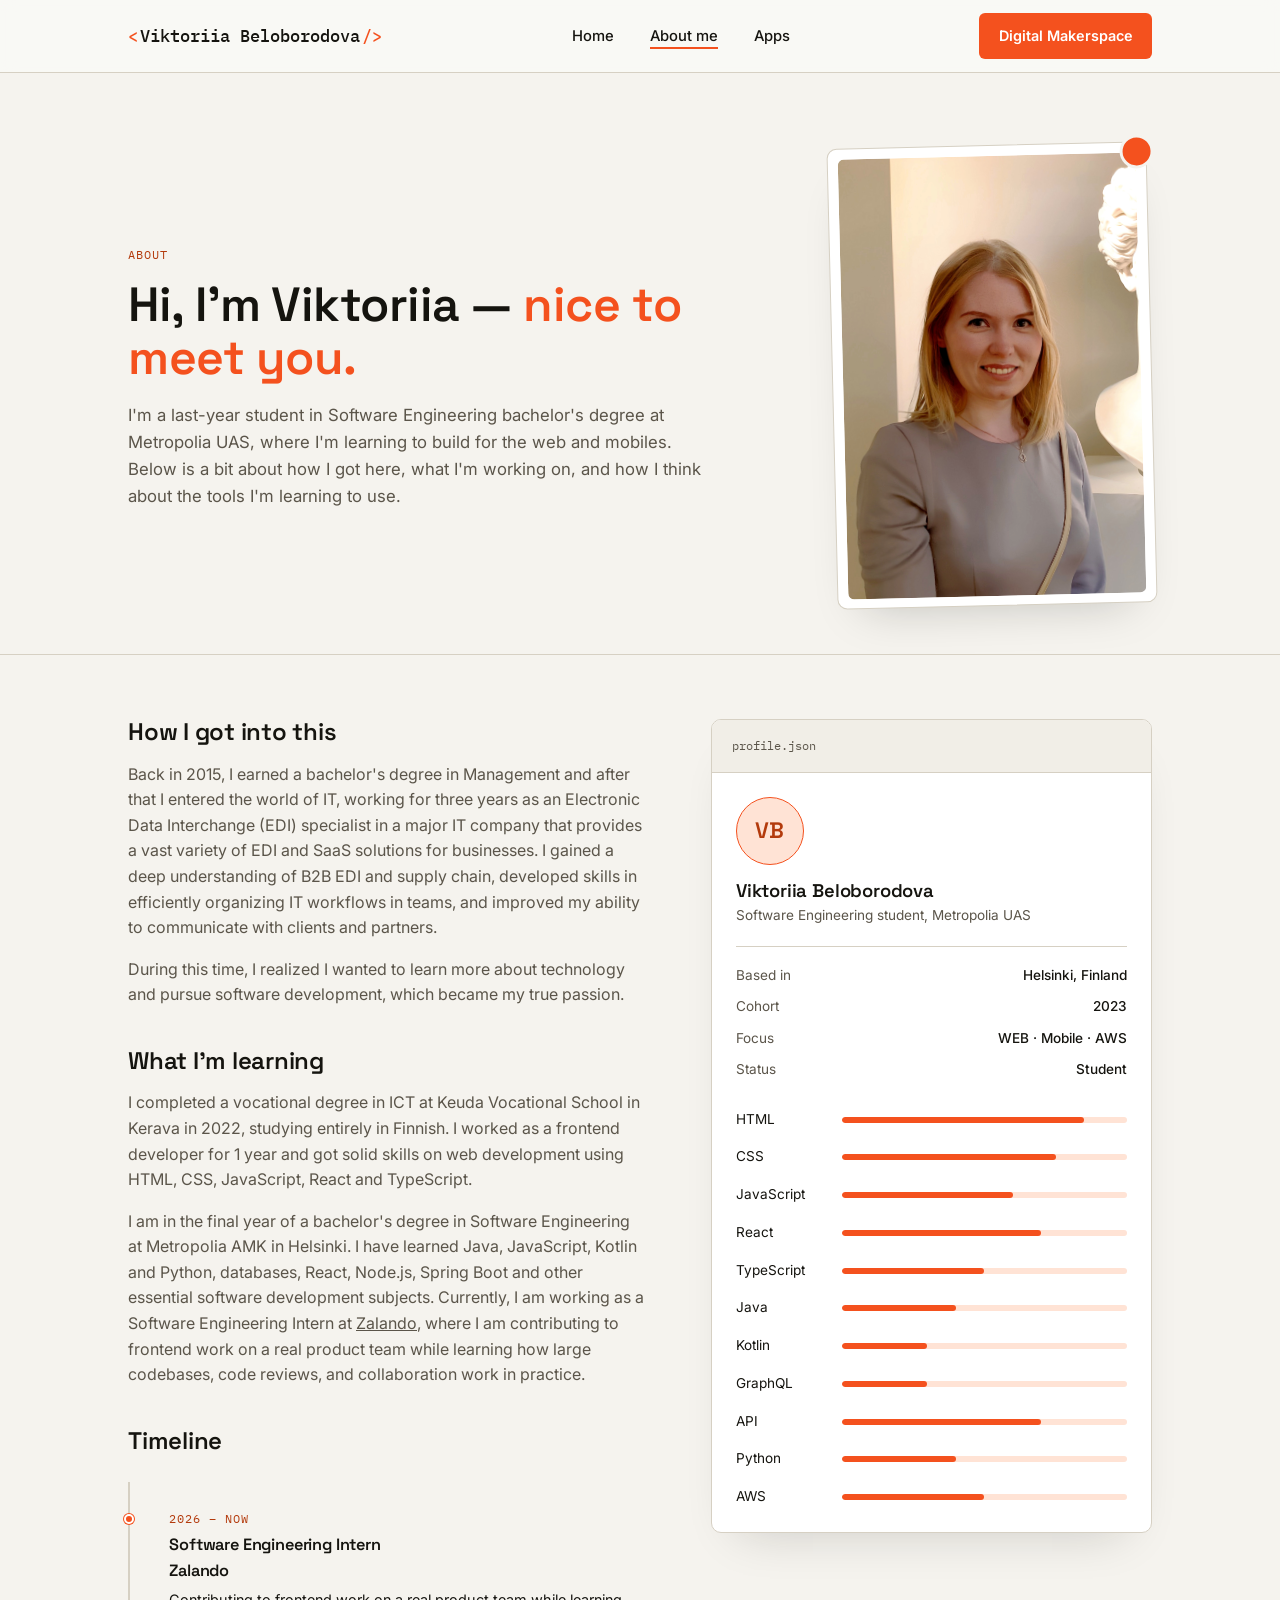
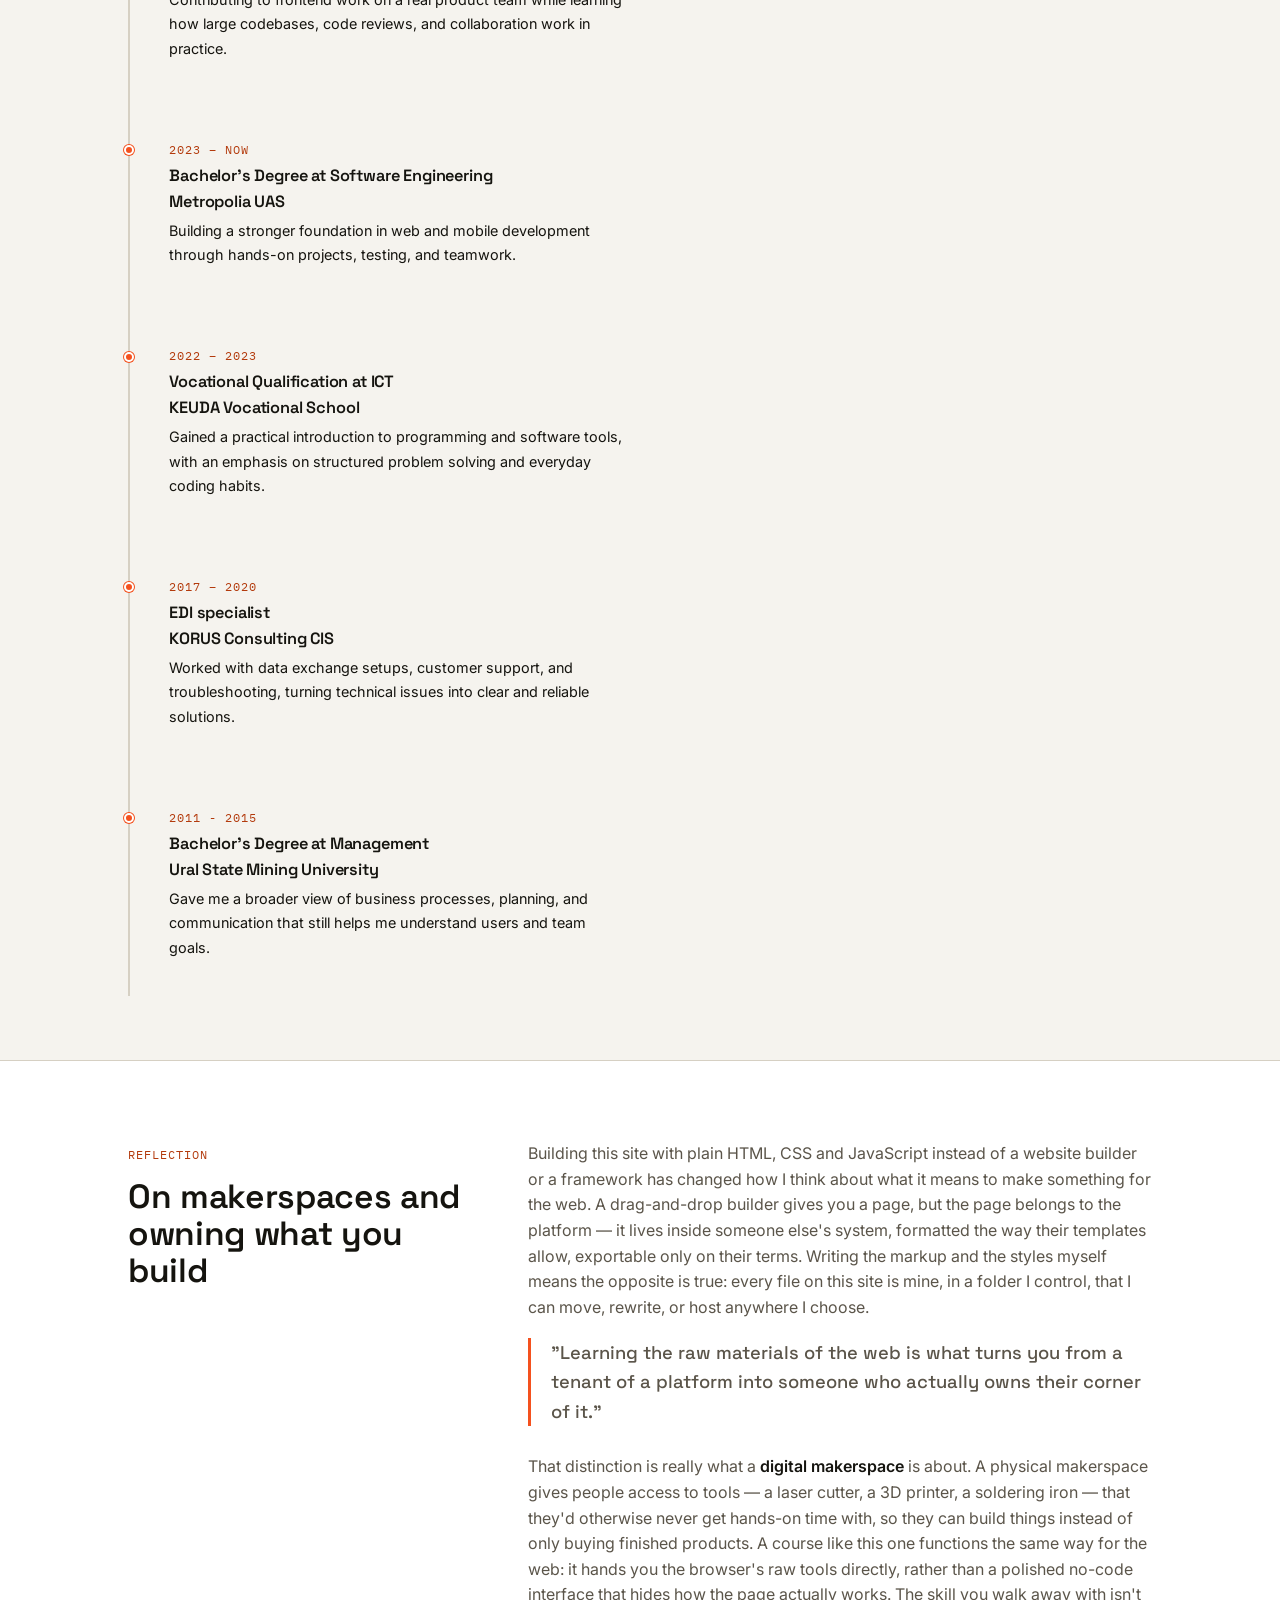
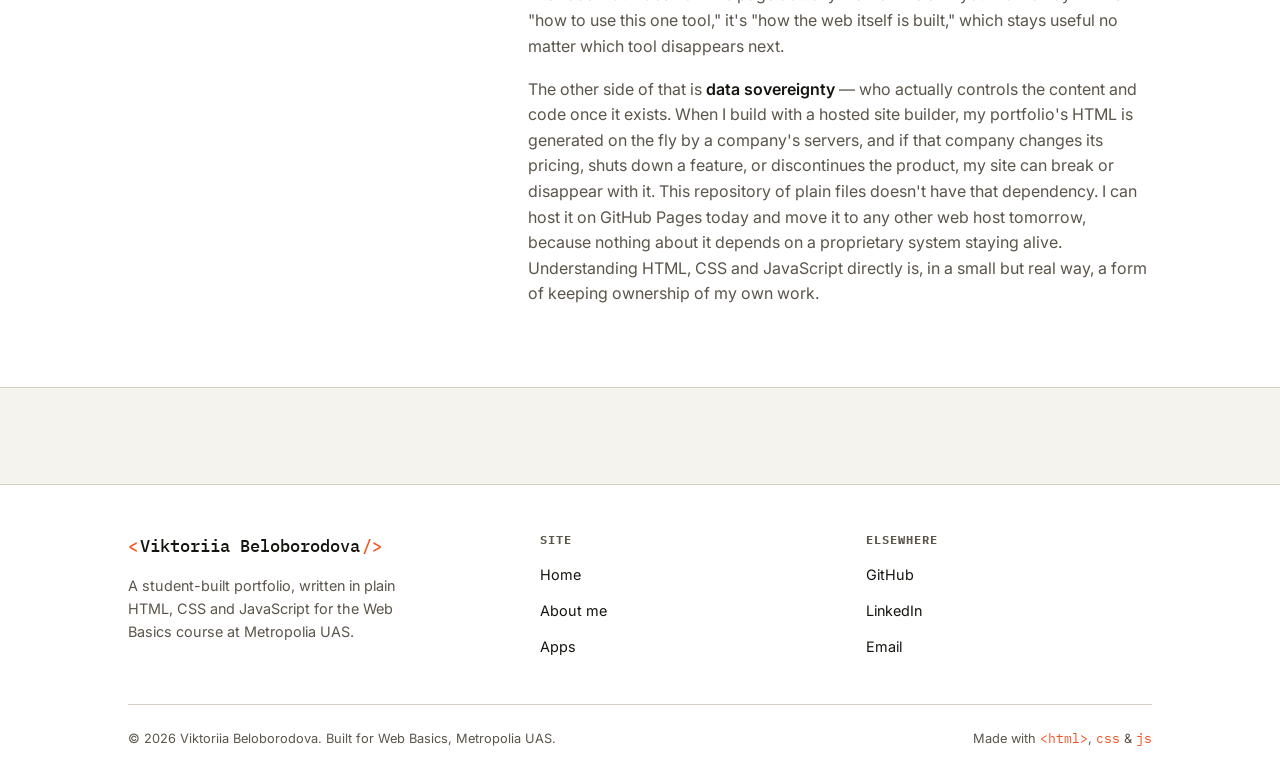
==== about.html @ 2a0fce4f "Add initial portfolio website structure and functionality" ====
<!DOCTYPE html>
<html lang="en">
<head>
  <meta charset="UTF-8" />
  <meta name="viewport" content="width=device-width, initial-scale=1.0" />
  <title>About — Viktoriia Beloborodova</title>
  <meta name="description" content="About Viktoriia Beloborodova, a Web Basics student at Metropolia UAS, plus a reflection on digital makerspaces and data sovereignty." />

  <link rel="preconnect" href="https://fonts.googleapis.com">
  <link rel="preconnect" href="https://fonts.gstatic.com" crossorigin>
  <link href="https://fonts.googleapis.com/css2?family=Space+Grotesk:wght@500;600;700&family=Inter:wght@400;500;600&family=IBM+Plex+Mono:wght@400;500&display=swap" rel="stylesheet">
  <link rel="icon" href="assets/favicon.svg" type="image/svg+xml">
  
  <link rel="stylesheet" href="css/reset.css" />
  <link rel="stylesheet" href="css/styles.css" />
  <link rel="stylesheet" href="css/about.css" />
</head>
<body>
  <!-- === HEADER === -->
  <header class="site-header">
    <div class="wrap">
      <a href="index.html" class="logo" aria-label="Viktoriia Beloborodova, home">
        <span class="tag">&lt;</span>Viktoriia Beloborodova<span class="tag">/&gt;</span>
      </a>

      <nav class="main-nav" id="main-nav">
        <ul>
          <li><a href="index.html" class="main-nav-link">Home</a></li>
          <li><a href="about.html" class="main-nav-link" aria-current="page">About me</a></li>
          <li><a href="apps.html" class="main-nav-link">Apps</a></li>
        </ul>
        <div class="header-actions">
          <a href="https://ccmjs.github.io/digital-makerspace/?view=home&lang=en" class="btn btn-primary" target="_blank" rel="noopener noreferrer">Digital Makerspace</a>
        </div>
      </nav>
      
      <button class="nav-toggle" id="nav-toggle" aria-expanded="false" aria-controls="main-nav" aria-label="Toggle navigation menu">
        <span></span>
      </button>
    </div>
  </header>
  
  <main>
    <!-- === PAGE HERO === -->
    <section class="page-hero">
      <div class="wrap page-hero-grid">
        <div class="page-hero-copy">
          <span class="eyebrow">About</span>
          <h1>Hi, I'm Viktoriia — <span class="accent">nice to meet you.</span></h1>
          <p>
            I'm a last-year student in Software Engineering bachelor's degree at Metropolia UAS,
            where I'm learning to build for the web and mobiles. Below is a bit about how I got here, 
            what I'm working on, and how I think about the tools I'm learning to use.
          </p>
        </div>

        <div class="hero-photo-frame">
          <img src="../../assets/profile.jpg" alt="Portrait of Viktoriia Beloborodova" width="360" height="440" />
        </div>
      </div>
    </section>

    <!-- === BIO + PROFILE CARD === -->
    <section class="about-grid">
      <div class="wrap">
        <div class="about-copy">
          <h2>How I got into this</h2>
          <p>
            Back in 2015, I earned a bachelor's degree in Management and after that I entered the world of IT, working for three years as an Electronic Data Interchange (EDI) specialist in a major IT company that provides a vast variety of EDI and SaaS solutions for businesses. I gained a deep understanding of B2B EDI and supply chain, developed skills in efficiently organizing IT workflows in teams, and improved my ability to communicate with clients and partners.
          </p>
          <p>
            During this time, I realized I wanted to learn more about technology and pursue software development, which became my true passion.
          </p>

          <h2>What I'm learning</h2>
          <p>I completed a vocational degree in ICT at Keuda Vocational School in Kerava in 2022, studying entirely in Finnish. I worked as a frontend developer for 1 year and got solid skills on web development using HTML, CSS, JavaScript, React and TypeScript.</p>
          <p>
            I am in the final year of a bachelor's degree in Software Engineering at Metropolia AMK in Helsinki. I have learned Java, JavaScript, Kotlin and Python, databases, React, Node.js, Spring Boot and other essential software development subjects.
            Currently, I am working as a Software Engineering Intern at <a href="https://www.zalando.fi/" target="_blank" rel="noopener noreferrer">Zalando</a>, where I am contributing to frontend work on a real product team while learning how large codebases, code reviews, and collaboration work in practice.
          </p>

          <h2>Timeline</h2>
          <div class="timeline">
            <div class="timeline-item">
              <span class="eyebrow">2026 – Now</span>
              <h4>Software Engineering Intern</h4>
              <h4>Zalando</h4>
              <p>Contributing to frontend work on a real product team while learning how large codebases, code reviews, and collaboration work in practice.</p>
            </div>
            <div class="timeline-item">
              <span class="eyebrow">2023 – Now</span>
              <h4>Bachelor's Degree at Software Engineering</h4>
              <h4>Metropolia UAS</h4>
              <p>Building a stronger foundation in web and mobile development through hands-on projects, testing, and teamwork.</p>
            </div>
            <div class="timeline-item">
              <span class="eyebrow">2022 – 2023</span>
              <h4>Vocational Qualification at ICT</h4>
              <h4>KEUDA Vocational School</h4>
              <p>Gained a practical introduction to programming and software tools, with an emphasis on structured problem solving and everyday coding habits.</p>
            </div>
            <div class="timeline-item">
              <span class="eyebrow">2017 – 2020</span>
              <h4>EDI specialist</h4>
              <h4>KORUS Consulting CIS</h4>
              <p>Worked with data exchange setups, customer support, and troubleshooting, turning technical issues into clear and reliable solutions.</p>
            </div>
            <div class="timeline-item">
              <span class="eyebrow">2011 - 2015</span>
              <h4>Bachelor's Degree at Management</h4>
              <h4>Ural State Mining University</h4>
              <p>Gave me a broader view of business processes, planning, and communication that still helps me understand users and team goals.</p>
            </div>
          </div>
        </div>

        <aside class="profile-card">
          <div class="profile-card-head">profile.json</div>
          <div class="profile-card-body">
            <div class="profile-avatar">VB</div>
            <h3>Viktoriia Beloborodova</h3>
            <p class="profile-role">Software Engineering student, Metropolia UAS</p>

            <ul class="profile-facts">
              <li><span>Based in</span><span>Helsinki, Finland</span></li>
              <li><span>Cohort</span><span>2023</span></li>
              <li><span>Focus</span><span>WEB · Mobile · AWS</span></li>
              <li><span>Status</span><span>Student</span></li>
            </ul>

            <div class="skills">
              <div class="skill-row">
                <span>HTML</span>
                <div class="skill-track"><div class="skill-fill" style="width: 85%;"></div></div>
              </div>
              <div class="skill-row">
                <span>CSS</span>
                <div class="skill-track"><div class="skill-fill" style="width: 75%;"></div></div>
              </div>
              <div class="skill-row">
                <span>JavaScript</span>
                <div class="skill-track"><div class="skill-fill" style="width: 60%;"></div></div>
              </div>
              <div class="skill-row">
                <span>React</span>
                <div class="skill-track"><div class="skill-fill" style="width: 70%;"></div></div>
              </div>
              <div class="skill-row">
                <span>TypeScript</span>
                <div class="skill-track"><div class="skill-fill" style="width: 50%;"></div></div>
              </div>
              <div class="skill-row">
                <span>Java</span>
                <div class="skill-track"><div class="skill-fill" style="width: 40%;"></div></div>
              </div>
              <div class="skill-row">
                <span>Kotlin</span>
                <div class="skill-track"><div class="skill-fill" style="width: 30%;"></div></div>
              </div>
              <div class="skill-row">
                <span>GraphQL</span>
                <div class="skill-track"><div class="skill-fill" style="width: 30%;"></div></div>
              </div>
              <div class="skill-row">
                <span>API</span>
                <div class="skill-track"><div class="skill-fill" style="width: 70%;"></div></div>
              </div>
              <div class="skill-row">
                <span>Python</span>
                <div class="skill-track"><div class="skill-fill" style="width: 40%;"></div></div>
              </div>
              <div class="skill-row">
                <span>AWS</span>
                <div class="skill-track"><div class="skill-fill" style="width: 50%;"></div></div>
              </div>
            </div>
          </div>
        </aside>
      </div>
    </section>

    <!-- === REFLECTION === -->
    <section class="reflection">
      <div class="wrap">
        <div class="reflection-heading">
          <span class="eyebrow">Reflection</span>
          <h2>On makerspaces and owning what you build</h2>
        </div>

        <div class="reflection-body">
          <p>
            Building this site with plain HTML, CSS and JavaScript instead of
            a website builder or a framework has changed how I think about
            what it means to make something for the web. A drag-and-drop
            builder gives you a page, but the page belongs to the platform —
            it lives inside someone else's system, formatted the way their
            templates allow, exportable only on their terms. Writing the
            markup and the styles myself means the opposite is true: every
            file on this site is mine, in a folder I control, that I can move,
            rewrite, or host anywhere I choose.
          </p>

          <p class="pull-quote">
            "Learning the raw materials of the web is what turns you from a
            tenant of a platform into someone who actually owns their corner
            of it."
          </p>

          <p>
            That distinction is really what a <strong>digital makerspace</strong>
            is about. A physical makerspace gives people access to tools —
            a laser cutter, a 3D printer, a soldering iron — that they'd
            otherwise never get hands-on time with, so they can build things
            instead of only buying finished products. A course like this one
            functions the same way for the web: it hands you the browser's
            raw tools directly, rather than a polished no-code interface that
            hides how the page actually works. The skill you walk away with
            isn't "how to use this one tool," it's "how the web itself is
            built," which stays useful no matter which tool disappears next.
          </p>

          <p>
            The other side of that is <strong>data sovereignty</strong> —
            who actually controls the content and code once it exists. When
            I build with a hosted site builder, my portfolio's HTML is
            generated on the fly by a company's servers, and if that company
            changes its pricing, shuts down a feature, or discontinues the
            product, my site can break or disappear with it. This repository
            of plain files doesn't have that dependency. I can host it on
            GitHub Pages today and move it to any other web host tomorrow,
            because nothing about it depends on a proprietary system staying
            alive. Understanding HTML, CSS and JavaScript directly is, in a
            small but real way, a form of keeping ownership of my own work.
          </p>
        </div>
      </div>
    </section>
  </main>

  <!-- === FOOTER === -->
  <footer class="site-footer">
    <div class="wrap">
      <div class="footer-grid">
        <div class="footer-brand">
          <a href="../home/index.html" class="logo">
            <span class="tag">&lt;</span>Viktoriia Beloborodova<span class="tag">/&gt;</span>
          </a>
          <p>A student-built portfolio, written in plain HTML, CSS and JavaScript for the Web Basics course at Metropolia UAS.</p>
        </div>

        <div class="footer-col">
          <h4>Site</h4>
          <ul>
            <li><a href="index.html">Home</a></li>
            <li><a href="about.html">About me</a></li>
            <li><a href="apps.html">Apps</a></li>
          </ul>
        </div>

        <div class="footer-col">
          <h4>Elsewhere</h4>
          <ul>
            <li><a href="https://github.com/" target="_blank" rel="noopener">GitHub</a></li>
            <li><a href="https://linkedin.com/" target="_blank" rel="noopener">LinkedIn</a></li>
            <li><a href="mailto:viktoriia.beloborodova@example.com">Email</a></li>
          </ul>
        </div>
      </div>

      <div class="footer-bottom">
        <span>© <span id="year"></span> Viktoriia Beloborodova. Built for Web Basics, Metropolia UAS.</span>
        <span class="made-with">Made with <span class="tag">&lt;html&gt;</span>, <span class="tag">css</span> &amp; <span class="tag">js</span></span>
      </div>
    </div>
  </footer>

  <script src="js/script.js"></script>
</body>
</html>
---- css/styles.css ----
/* ============================================================
  DESIGN TOKENS
  ============================================================ */
:root {
  /* Color */
  --color-bg: #f5f3ee;
  --color-bg-alt: #ffffff;
  --color-text: #15140f;
  --color-text-muted: #5b554a;
  --color-line: #d6d0c3;
  --color-orange: #f4511e;
  --color-orange-deep: #b33a0c;
  --color-orange-tint: #ffe3d5;

  /* Type */
  --font-display: "Space Grotesk", "Arial Narrow", sans-serif;
  --font-body: "Inter", -apple-system, BlinkMacSystemFont, sans-serif;
  --font-mono: "IBM Plex Mono", "Courier New", monospace;

  /* Layout */
  --max-width: 1120px;
  --max-width-hero: 1300px;
  --gutter: 3rem;
  --radius: 6px;
}

/* ============================================================
   HEADER
   ============================================================ */
.site-header {
  position: sticky;
  top: 0;
  z-index: 100;
  background: rgba(250, 249, 246, 0.85);
  backdrop-filter: blur(8px);
  border-bottom: 1px solid var(--color-line);
}

.site-header .wrap {
  display: flex;
  align-items: center;
  justify-content: space-between;
  height: 72px;
}

.logo {
  font-family: var(--font-mono);
  font-size: 1.05rem;
  font-weight: 500;
  text-decoration: none;
  color: var(--color-text);
  display: inline-flex;
  align-items: baseline;
  gap: 2px;
  z-index: 101;
}

.logo .tag {
  color: var(--color-orange);
}

.nav-toggle {
  display: none;
  background: none;
  border: 1px solid var(--color-line);
  border-radius: var(--radius);
  width: 40px;
  height: 40px;
  cursor: pointer;
  align-items: center;
  justify-content: center;
}

.nav-toggle span,
.nav-toggle span::before,
.nav-toggle span::after {
  content: "";
  display: block;
  width: 18px;
  height: 2px;
  background: var(--color-text);
  position: relative;
  transition: transform 0.2s ease, opacity 0.2s ease;
}

.nav-toggle span::before {
  position: absolute;
  top: -6px;
}

.nav-toggle span::after {
  position: absolute;
  top: 6px;
}

.main-nav {
  display: contents;
}

.main-nav ul {
  display: flex;
  gap: 2.25rem;
}

.main-nav-link {
  text-decoration: none;
  font-size: 0.925rem;
  font-weight: 500;
  color: var(--color-text);
  position: relative;
  padding-bottom: 4px;
}

.main-nav-link::after {
  content: "";
  position: absolute;
  left: 0;
  bottom: 0;
  width: 0;
  height: 2px;
  background: var(--color-orange);
  transition: width 0.2s ease;
}

.main-nav-link:hover::after,
.main-nav-link:focus-visible::after,
.main-nav-link[aria-current="page"]::after {
  width: 100%;
}

.header-actions {
  display: flex;
  align-items: center;
  gap: 1.5rem;
}

.btn {
  display: inline-flex;
  align-items: center;
  gap: 0.5rem;
  font-weight: 600;
  font-size: 0.9rem;
  text-decoration: none;
  padding: 0.65rem 1.15rem !important;
  border-radius: var(--radius);
  border: 1px solid transparent;
  cursor: pointer;
  transition: transform 0.15s ease, background 0.15s ease, border-color 0.15s ease;
}

.btn-primary {
  background: var(--color-orange);
  color: #fff !important;
}

.btn-primary:hover {
  background: var(--color-orange-deep);
  transform: translateY(-1px);
}

.btn-ghost {
  border-color: var(--color-line);
  color: var(--color-text);
  background: transparent;
}

.btn-ghost:hover {
  border-color: var(--color-orange);
  color: var(--color-orange-deep);
}

/* ============================================================
   SCROLL TO TOP
  ============================================================ */
.scroll-top-btn {
  position: fixed;
  right: 1.25rem;
  bottom: 1.25rem;
  width: 48px;
  height: 48px;
  border: 1px solid var(--color-line);
  border-radius: 50%;
  background: var(--color-bg-alt);
  color: var(--color-text);
  box-shadow: 0 14px 30px rgba(21, 20, 15, 0.18);
  display: grid;
  place-items: center;
  cursor: pointer;
  opacity: 0;
  transform: translateY(10px);
  pointer-events: none;
  transition: opacity 0.2s ease, transform 0.2s ease, border-color 0.2s ease, background 0.2s ease;
  z-index: 60;
}

.scroll-top-btn:hover,
.scroll-top-btn:focus-visible {
  border-color: var(--color-orange);
  background: var(--color-orange-tint);
  outline: none;
}

.scroll-top-btn.is-visible {
  opacity: 1;
  transform: translateY(0);
  pointer-events: auto;
}

/* === HERO === */
section {
  padding: 2rem 0;
}
.hero {
  padding: 4rem 0;
  overflow: hidden;
}

.hero .wrap {
  display: grid;
  grid-template-columns: 1.05fr 0.95fr;
  gap: 4rem;
  align-items: center;
  max-width: var(--max-width-hero);
}

.hero-copy .eyebrow {
  margin-bottom: 1rem;
  display: inline-block;
}

.hero-title {
  font-size: 3.6rem;
  font-weight: 600;
}

.hero-title .accent {
  color: var(--color-orange);
}

.hero-lede {
  margin-top: 1.5rem;
  max-width: 46ch;
  font-size: 1.1rem;
  color: var(--color-text-muted);
}

.hero-actions {
  display: flex;
  align-items: center;
  gap: 1.25rem;
  margin-top: 2.25rem;
  flex-wrap: wrap;
}

.hero-actions .link-inline {
  font-size: 0.9rem;
  font-weight: 600;
  text-decoration: underline;
  text-decoration-color: var(--color-line);
  text-underline-offset: 4px;
}

.hero-actions .link-inline:hover {
  text-decoration-color: var(--color-orange);
}

.hero-meta {
  display: flex;
  gap: 2rem;
  margin-top: 3rem;
  padding-top: 1.75rem;
  border-top: 1px solid var(--color-line);
}

.hero-meta div {
  display: flex;
  flex-direction: column;
  gap: 0.2rem;
}

.hero-meta strong {
  font-family: var(--font-display);
  font-size: 1.35rem;
}

.hero-meta span {
  font-size: 0.8rem;
  color: var(--color-text-muted);
}

/* --- Signature element: browser-window console mock --- */
.browser-mock {
  background: var(--color-bg-alt);
  border: 1px solid var(--color-line);
  border-radius: 10px;
  box-shadow: 0 30px 60px -30px rgba(21, 20, 15, 0.25);
  overflow: hidden;
  transform: rotate(1.2deg);
}

.browser-chrome {
  display: flex;
  align-items: center;
  gap: 0.6rem;
  padding: 0.7rem 0.9rem;
  border-bottom: 1px solid var(--color-line);
  background: #f1eee7;
}

.browser-dot {
  width: 10px;
  height: 10px;
  border-radius: 50%;
  border: 1.5px solid var(--color-text);
  background: transparent;
}

.browser-dot.filled {
  background: var(--color-orange);
  border-color: var(--color-orange);
}

.browser-address {
  margin-left: 0.5rem;
  flex: 1;
  font-family: var(--font-mono);
  font-size: 0.75rem;
  color: var(--color-text-muted);
  background: var(--color-bg);
  border: 1px solid var(--color-line);
  border-radius: 20px;
  padding: 0.3rem 0.8rem;
}

.browser-body {
  padding: 1.4rem 1.5rem 1.6rem;
  font-family: var(--font-mono);
  font-size: 0.85rem;
  background: #17160f;
  color: #f1ede2;
  min-height: 260px;
}

.browser-body .line {
  display: block;
  white-space: pre-wrap;
  margin-bottom: 0.35rem;
}

.browser-body .tag {
  color: #ff8a56;
}

.browser-body .attr {
  color: #f2c265;
}

.browser-body .str {
  color: #9fd9a4;
}

.browser-body .comment {
  color: #8b8778;
}

.browser-body .cursor {
  display: inline-block;
  width: 7px;
  height: 1em;
  background: var(--color-orange);
  vertical-align: text-bottom;
  margin-left: 2px;
  animation: blink 1s step-end infinite;
}

@keyframes blink {
  50% {
    opacity: 0;
  }
}

/* ============================================================
   FOOTER
   ============================================================ */
.site-footer {
  border-top: 1px solid var(--color-line);
  margin-top: 6rem;
  padding-block: 3rem 2rem;
  background: var(--color-bg-alt);
}

.footer-grid {
  display: grid;
  grid-template-columns: 1.3fr 1fr 1fr;
  gap: 2.5rem;
}

.footer-brand .logo {
  margin-bottom: 0.9rem;
}

.footer-brand p {
  color: var(--color-text-muted);
  max-width: 32ch;
  font-size: 0.9rem;
}

.footer-col h4 {
  font-family: var(--font-mono);
  font-size: 0.75rem;
  text-transform: uppercase;
  letter-spacing: 0.08em;
  color: var(--color-text-muted);
  margin-bottom: 1rem;
}

.footer-col ul {
  display: flex;
  flex-direction: column;
  gap: 0.65rem;
}

.footer-col a {
  text-decoration: none;
  font-size: 0.9rem;
}

.footer-col a:hover {
  color: var(--color-orange-deep);
}

.footer-bottom {
  margin-top: 2.75rem;
  padding-top: 1.5rem;
  border-top: 1px solid var(--color-line);
  display: flex;
  justify-content: space-between;
  align-items: center;
  flex-wrap: wrap;
  gap: 1rem;
  font-size: 0.8rem;
  color: var(--color-text-muted);
}

.footer-bottom .made-with .tag {
  color: var(--color-orange);
  font-family: var(--font-mono);
}

/* ============================================================
   RESPONSIVE
   ============================================================ */
@media (max-width: 860px) {
  .nav-open {
    overflow: hidden;
  }

  .site-header {
    position: relative;
    z-index: 100;
  }

  .main-nav {
    display: block;
    position: fixed;
    left: auto;
    right: -100%;
    width: 100%;
    top: 72px;
    background: var(--color-bg);
    padding: 2rem var(--gutter);
    transition: right 0.25s ease;
    z-index: 10;
    box-sizing: border-box;
    border-bottom: 2px solid var(--color-orange);
  }

  .main-nav.open {
    transition: right 0.25s ease;
    right: 0;
    z-index: 10;
  }

  .main-nav ul {
    flex-direction: column;
    gap: 1rem;
    margin-bottom: 1.5rem;
  }

  .main-nav a {
    font-size: 1.1rem;
  }

  .nav-toggle {
    display: inline-flex;
    z-index: 101;
  }

  .header-actions .btn-ghost {
    display: none;
  }

  .hero .wrap {
    grid-template-columns: 1fr;
  }

  .browser-mock {
    transform: none;
  }

  .footer-grid {
    grid-template-columns: 1fr;
    gap: 2rem;
  }
}

.nav-open .nav-toggle span {
  background: transparent;
}

.nav-open .nav-toggle span::before {
  transform: rotate(45deg);
  top: 0;
}

.nav-open .nav-toggle span::after {
  transform: rotate(-45deg);
  top: 0;
}

/* ============================================================
   INNER PAGE HERO (About / Apps)
   ============================================================ */
.page-hero {
  padding-block: 4.5rem 3rem;
  border-bottom: 1px solid var(--color-line);
}

.page-hero .eyebrow {
  margin-bottom: 0.9rem;
  display: inline-block;
}

.page-hero h1 {
  font-size: 3rem;
  font-weight: 600;
  max-width: 20ch;
}

.page-hero .accent {
  color: var(--color-orange);
}

.page-hero p {
  margin-top: 1.1rem;
  max-width: 56ch;
  font-size: 1.05rem;
  color: var(--color-text-muted);
}

.page-hero-grid {
  display: grid;
  grid-template-columns: 1.2fr 0.8fr;
  gap: 3.5rem;
  align-items: center;
}

.hero-photo-frame {
  position: relative;
  justify-self: end;
  width: min(100%, 320px);
  border: 1px solid var(--color-line);
  background: var(--color-bg-alt);
  border-radius: 10px;
  padding: 0.6rem;
  box-shadow: 0 24px 48px -28px rgba(21, 20, 15, 0.25);
  transform: rotate(-1.4deg);
}

.hero-photo-frame::before {
  content: "";
  position: absolute;
  top: -8px;
  right: -8px;
  width: 34px;
  height: 34px;
  background: var(--color-orange);
  border-radius: 50%;
  border: 3px solid var(--color-bg);
  z-index: 1;
}

.hero-photo-frame img {
  width: 100%;
  aspect-ratio: 4 / 5;
  object-fit: cover;
  border-radius: 6px;
  display: block;
  background: var(--color-orange-tint);
}

@media (max-width: 860px) {
  .page-hero-grid {
    grid-template-columns: 1fr;
  }

  .hero-photo-frame {
    justify-self: start;
    transform: none;
    width: min(100%, 240px);
  }
}

/* ============================================================
   ABOUT PAGE
   ============================================================ */
.about-grid {
  padding-block: 4rem;
}

.about-grid .wrap {
  display: grid;
  grid-template-columns: 1fr 0.85fr;
  gap: 4rem;
  align-items: start;
}

h2 {
  font-size: 1.5rem;
  font-weight: 600;
  margin-bottom: 1rem;
}

.about-copy p + h2 {
  margin-top: 2.5rem;
}

.about-copy p {
  color: var(--color-text-muted);
  max-width: 62ch;
}

.about-copy p + p {
  margin-top: 1rem;
}

/* Profile card: reuses the "object literal" motif from the hero */
.profile-card {
  background: var(--color-bg-alt);
  border: 1px solid var(--color-line);
  border-radius: 10px;
  overflow: hidden;
  box-shadow: 0 24px 48px -28px rgba(21, 20, 15, 0.2);
}

.profile-card-head {
  padding: 1rem 1.25rem;
  border-bottom: 1px solid var(--color-line);
  background: #f1eee7;
  font-family: var(--font-mono);
  font-size: 0.78rem;
  color: var(--color-text-muted);
}

.profile-card-body {
  padding: 1.5rem;
}

.profile-avatar {
  width: 68px;
  height: 68px;
  border-radius: 50%;
  background: var(--color-orange-tint);
  border: 1.5px solid var(--color-orange);
  color: var(--color-orange-deep);
  font-family: var(--font-display);
  font-weight: 600;
  font-size: 1.4rem;
  display: flex;
  align-items: center;
  justify-content: center;
  margin-bottom: 1rem;
}

.profile-card h3 {
  font-size: 1.15rem;
  font-weight: 600;
}

.profile-role {
  font-size: 0.85rem;
  color: var(--color-text-muted);
  margin-top: 0.2rem;
}

.profile-facts {
  margin-top: 1.25rem;
  padding-top: 1.1rem;
  border-top: 1px solid var(--color-line);
  display: flex;
  flex-direction: column;
  gap: 0.6rem;
}

.profile-facts li {
  display: flex;
  justify-content: space-between;
  font-size: 0.85rem;
}

.profile-facts span:first-child {
  color: var(--color-text-muted);
}

.profile-facts span:last-child {
  font-weight: 500;
  text-align: right;
}

/* Skills */
.skills {
  margin-top: 1.75rem;
  display: flex;
  flex-direction: column;
  gap: 1rem;
}

.skill-row {
  display: grid;
  grid-template-columns: 90px 1fr;
  align-items: center;
  gap: 1rem;
  font-size: 0.85rem;
}

.skill-track {
  height: 6px;
  border-radius: 4px;
  background: var(--color-orange-tint);
  overflow: hidden;
}

.skill-fill {
  height: 100%;
  background: var(--color-orange);
  border-radius: 4px;
}

/* Timeline */
.timeline {
  margin-top: 1.75rem;
  border-left: 2px solid var(--color-line);
  padding-left: 1.2rem;
  display: flex;
  flex-direction: column;
  gap: 1rem;
}

.timeline-item {
  position: relative;
}

.timeline-item::before {
  content: "";
  position: absolute;
  left: -1.56rem;
  top: 2rem;
  width: 10px;
  height: 10px;
  border-radius: 50%;
  background: var(--color-orange);
  border: 2px solid var(--color-bg-alt);
  box-shadow: 0 0 0 1px var(--color-orange);
}

.timeline-item .eyebrow {
  margin-bottom: 0.9rem;
}

.timeline-item h4 {
  font-family: var(--font-display);
  font-size: 1.02rem;
  font-weight: 600;
  margin-bottom: 0.5rem;
}

.timeline-item p {
  font-size: 0.9rem;
  color: var(--color-text-muted);
}

/* Reflection */
.reflection {
  background: var(--color-bg-alt);
  border-top: 1px solid var(--color-line);
  border-bottom: 1px solid var(--color-line);
  padding-block: 5rem;
}

.reflection .wrap {
  display: grid;
  grid-template-columns: 0.7fr 1.3fr;
  gap: 4rem;
}

.reflection-heading .eyebrow {
  margin-bottom: 0.9rem;
  display: inline-block;
}

.reflection-heading h2 {
  font-size: 2.1rem;
  font-weight: 600;
  max-width: 16ch;
}

.reflection-body p {
  color: var(--color-text-muted);
  max-width: 68ch;
}

.reflection-body p + p {
  margin-top: 1.1rem;
}

.reflection-body strong {
  color: var(--color-text);
  font-weight: 600;
}

.pull-quote {
  margin: 1.75rem 0;
  padding-left: 1.25rem;
  border-left: 3px solid var(--color-orange);
  font-family: var(--font-display);
  font-size: 1.15rem;
  font-weight: 500;
  max-width: 52ch;
  color: var(--color-text);
}

/* ============================================================
   APPS PAGE
   ============================================================ */
.apps-grid {
  padding-block: 4rem 6rem;
}

.apps-grid .wrap {
  display: grid;
  grid-template-columns: repeat(2, 1fr);
  gap: 1.75rem;
}

.app-card {
  background: var(--color-bg-alt);
  border: 1px solid var(--color-line);
  border-radius: 10px;
  overflow: hidden;
  display: flex;
  flex-direction: column;
}

.app-card:first-child {
  grid-column: 1 / -1;
}

.app-card-head {
  display: flex;
  align-items: flex-start;
  justify-content: space-between;
  gap: 1rem;
  padding: 1.35rem 1.5rem 1.1rem;
  border-bottom: 1px solid var(--color-line);
}

.app-card-head h3 {
  font-size: 1.1rem;
  font-weight: 600;
}

.app-card-head p {
  margin-top: 0.35rem;
  font-size: 0.85rem;
  color: var(--color-text-muted);
  max-width: 42ch;
}

.app-tag {
  font-family: var(--font-mono);
  font-size: 0.68rem;
  text-transform: uppercase;
  letter-spacing: 0.06em;
  color: var(--color-orange-deep);
  background: var(--color-orange-tint);
  border-radius: 20px;
  padding: 0.3rem 0.7rem;
  white-space: nowrap;
}

.app-body {
  padding: 1.5rem;
  flex: 1;
}

/* --- Focus timer widget --- */
.timer-widget {
  display: flex;
  align-items: center;
  gap: 3rem;
  flex-wrap: wrap;
}

.timer-face {
  width: 150px;
  height: 150px;
  border-radius: 50%;
  border: 6px solid var(--color-orange-tint);
  display: flex;
  align-items: center;
  justify-content: center;
  position: relative;
  flex-shrink: 0;
}

.timer-ring {
  position: absolute;
  inset: -6px;
  border-radius: 50%;
}

.timer-time {
  font-family: var(--font-display);
  font-size: 2rem;
  font-weight: 600;
  z-index: 1;
}

.timer-controls {
  display: flex;
  flex-direction: column;
  gap: 0.9rem;
  min-width: 220px;
}

.timer-modes {
  display: flex;
  gap: 0.5rem;
}

.mode-btn {
  flex: 1;
  border: 1px solid var(--color-line);
  background: var(--color-bg);
  border-radius: var(--radius);
  padding: 0.5rem 0.4rem;
  font-size: 0.78rem;
  font-weight: 600;
  cursor: pointer;
  color: var(--color-text-muted);
}

.mode-btn.active {
  border-color: var(--color-orange);
  color: var(--color-orange-deep);
  background: var(--color-orange-tint);
}

.timer-actions {
  display: flex;
  gap: 0.6rem;
}

.timer-actions .btn {
  padding: 0.55rem 1rem;
  font-size: 0.85rem;
}

.timer-status {
  font-size: 0.8rem;
  color: var(--color-text-muted);
  font-family: var(--font-mono);
}

/* --- Unit converter widget --- */
.converter-widget .field-row {
  display: grid;
  grid-template-columns: 1fr 1fr;
  gap: 1rem;
}

.field {
  display: flex;
  flex-direction: column;
  gap: 0.4rem;
}

.field label {
  font-size: 0.75rem;
  font-family: var(--font-mono);
  text-transform: uppercase;
  letter-spacing: 0.05em;
  color: var(--color-text-muted);
}

.field input,
.field select {
  border: 1px solid var(--color-line);
  border-radius: var(--radius);
  padding: 0.65rem 0.8rem;
  font-size: 0.95rem;
  font-family: var(--font-mono);
  background: var(--color-bg);
  color: var(--color-text);
}

.converter-results {
  margin-top: 1.25rem;
  display: grid;
  grid-template-columns: repeat(3, 1fr);
  gap: 0.75rem;
}

.result-chip {
  border: 1px solid var(--color-line);
  border-radius: var(--radius);
  padding: 0.7rem 0.6rem;
  text-align: center;
}

.result-chip span {
  display: block;
}

.result-chip .val {
  font-family: var(--font-mono);
  font-weight: 600;
  font-size: 1.05rem;
}

.result-chip .unit {
  font-size: 0.7rem;
  color: var(--color-text-muted);
  text-transform: uppercase;
  letter-spacing: 0.05em;
  margin-top: 0.2rem;
}

/* --- Palette generator widget --- */
.palette-widget .btn {
  width: 100%;
  justify-content: center;
}

.palette-swatches {
  margin-top: 1.1rem;
  display: grid;
  grid-template-columns: repeat(5, 1fr);
  gap: 0.5rem;
}

.swatch {
  border: none;
  border-radius: var(--radius);
  height: 64px;
  cursor: pointer;
  position: relative;
  display: flex;
  align-items: flex-end;
  justify-content: center;
  padding-bottom: 0.4rem;
  transition: transform 0.15s ease;
}

.swatch:hover {
  transform: translateY(-3px);
}

.swatch .hex {
  font-family: var(--font-mono);
  font-size: 0.62rem;
  background: rgba(255, 255, 255, 0.85);
  padding: 0.1rem 0.35rem;
  border-radius: 4px;
  opacity: 0;
  transition: opacity 0.15s ease;
}

.swatch:hover .hex,
.swatch:focus-visible .hex {
  opacity: 1;
}

.palette-note {
  margin-top: 0.9rem;
  font-size: 0.78rem;
  color: var(--color-text-muted);
}

.palette-note .copied {
  color: var(--color-orange-deep);
  font-weight: 600;
}

/* ============================================================
   RESPONSIVE — inner pages
   ============================================================ */
@media (max-width: 860px) {
  .about-grid .wrap,
  .reflection .wrap {
    grid-template-columns: 1fr;
  }

  .apps-grid .wrap {
    grid-template-columns: 1fr;
  }

  .app-card:first-child {
    grid-column: auto;
  }

  .converter-results {
    grid-template-columns: 1fr 1fr;
  }

  .palette-swatches {
    grid-template-columns: repeat(3, 1fr);
  }

  .timer-widget {
    justify-content: center;
    text-align: center;
  }

  .timer-controls {
    align-items: center;
  }
  
}
/* ============================================================
  COURSE OVERVIEW
  ============================================================ */

.course-overview {
  padding-block: 5rem;
  background: var(--color-bg-alt);
  border-top: 1px solid var(--color-line);
  border-bottom: 1px solid var(--color-line);
}

.section-heading {
  max-width: 720px;
  margin-bottom: 2.5rem;
}

.section-heading .eyebrow {
  display: inline-block;
  margin-bottom: 0.75rem;
}

.section-heading h2 {
  font-size: 2.2rem;
  font-weight: 600;
}

.section-heading p {
  margin-top: 0.8rem;
  color: var(--color-text-muted);
  font-size: 1.05rem;
}

.course-table-wrap {
  overflow-x: auto;
}

.course-table {
  width: 100%;
  border-collapse: collapse;
  font-size: 0.95rem;
}

.course-table th {
  padding: 0.85rem 1rem;
  text-align: left;
  background: var(--color-orange);
  color: #fff;
  font-weight: 600;
}

.course-table td {
  padding: 0.85rem 1rem;
  border-bottom: 1px solid var(--color-line);
  border-left: 1px solid var(--color-line);
}

.course-table td:last-child {
  border-right: 1px solid var(--color-line);
}

.course-table tbody tr:first-child td {
  border-top: 1px solid var(--color-line);
}

.course-table tbody tr:hover {
  background: var(--color-orange-tint);
}

.course-goal {
  margin-top: 1.75rem;
  font-size: 1rem;
  color: var(--color-text-muted);
}

.course-goal strong {
  color: var(--color-text);
}


/* ============================================================
  OPEN WEB STANDARDS
  ============================================================ */

.web-standards {
  padding-block: 5rem;
}

.standards-grid {
  display: grid;
  grid-template-columns: repeat(3, 1fr);
  gap: 1.5rem;
}

.standard-card {
  display: grid;
  grid-template-columns: 90px 1fr;
  gap: 1.25rem;
  padding: 1.5rem;
  background: var(--color-bg-alt);
  border: 1px solid var(--color-line);
  border-radius: 10px;
}

.standard-icon {
  width: 76px;
  height: 76px;
  display: block;
  object-fit: contain;
  border-radius: 8px;
  background: transparent;
}

.standard-card h3 {
  font-size: 1.25rem;
  font-weight: 600;
}

.standard-title {
  margin-top: 0.2rem;
  font-weight: 600;
  color: var(--color-text-muted);
}

.standard-card ul {
  margin-top: 0.75rem;
  color: var(--color-text-muted);
  font-size: 0.88rem;
}

.standard-card li + li {
  margin-top: 0.35rem;
}


/* ============================================================
  COURSE RESPONSIVE
  ============================================================ */

@media (max-width: 860px) {
  .standards-grid {
    grid-template-columns: 1fr;
  }

  .standard-card {
    grid-template-columns: 80px 1fr;
  }
}

@media (max-width: 600px) {
  .course-overview,
  .web-standards {
    padding-block: 3.5rem;
  }

  .section-heading h2 {
    font-size: 1.8rem;
  }

  .course-table {
    min-width: 680px;
  }

  .standard-card {
    grid-template-columns: 1fr;
  }
}
---- css/about.css ----
/* ============================================================
  DESIGN TOKENS
  ============================================================ */
:root {
  /* Color */
  --color-bg: #f5f3ee;
  --color-bg-alt: #ffffff;
  --color-text: #15140f;
  --color-text-muted: #5b554a;
  --color-line: #d6d0c3;
  --color-orange: #f4511e;
  --color-orange-deep: #b33a0c;
  --color-orange-tint: #ffe3d5;

  /* Type */
  --font-display: "Space Grotesk", "Arial Narrow", sans-serif;
  --font-body: "Inter", -apple-system, BlinkMacSystemFont, sans-serif;
  --font-mono: "IBM Plex Mono", "Courier New", monospace;

  /* Layout */
  --max-width: 1120px;
  --max-width-hero: 1300px;
  --gutter: 3rem;
  --radius: 6px;
}

.hero {
  padding: 3.5rem 0 1.5rem;
}

.hero-grid {
  display: grid;
  grid-template-columns: 1.15fr 0.85fr;
  gap: 1.2rem;
  align-items: stretch;
}

.card {
  background: var(--surface);
  border: 1px solid var(--line);
  border-radius: var(--radius-xl);
  box-shadow: var(--shadow);
}

.hero-copy {
  padding: clamp(1.5rem, 4vw, 3rem);
  border-top: 6px solid var(--accent-2);
  position: relative;
  overflow: hidden;
}

.hero-copy::before {
  content: "";
  position: absolute;
  width: 260px;
  height: 260px;
  border-radius: 50%;
  background: radial-gradient(circle, rgba(0, 61, 113, 0.1) 0%, transparent 70%);
  top: -100px;
  right: -90px;
}

.kicker {
  display: inline-flex;
  align-items: center;
  padding: 0.5rem 0.75rem;
  border-radius: 999px;
  font-size: 0.8rem;
  font-weight: 500;
  letter-spacing: 0.08em;
  text-transform: uppercase;
  color: var(--accent-2);
  background: rgba(0, 61, 113, 0.07);
  border: 1px solid rgba(0, 61, 113, 0.12);
  margin: 0 0 1rem;
}

.hero h1,
.section-head h2,
.contact-card h2 {
  margin: 0;
  line-height: 0.98;
  letter-spacing: -0.04em;
  font-size: clamp(2.4rem, 5vw, 4.7rem);
}

.hero h1 {
  max-width: 10.5ch;
}

.lead {
  font-size: 1.08rem;
  color: var(--muted);
  line-height: 1.75;
  max-width: 62ch;
  margin: 1.1rem 0 0;
}

.hero-actions {
  display: flex;
  flex-wrap: wrap;
  gap: 0.8rem;
  margin-top: 1.5rem;
}

.button {
  display: inline-flex;
  align-items: center;
  justify-content: center;
  padding: 0.95rem 1.25rem;
  border-radius: 999px;
  text-decoration: none;
  font-weight: 700;
  transition: transform 180ms ease, box-shadow 180ms ease, background 180ms ease;
}

.button.primary {
  color: #fff;
  background: linear-gradient(135deg, #f58220, #ff9f43);
  box-shadow: 0 14px 26px rgba(245, 130, 32, 0.24);
}

.button.secondary {
  color: var(--accent-2);
  background: #fff;
  border: 1px solid rgba(0, 61, 113, 0.22);
}

.button:hover,
.button:focus-visible {
  transform: translateY(-2px);
  outline: none;
}

.hero-panel {
  padding: 1.35rem;
  display: grid;
  gap: 1rem;
  border-top: 5px solid var(--accent);
}

.stat-grid {
  display: grid;
  grid-template-columns: repeat(2, minmax(0, 1fr));
  gap: 0.9rem;
}

.stat {
  padding: 1rem;
  border-radius: var(--radius-md);
  background: linear-gradient(180deg, #ffffff 0%, #f5f9fd 100%);
  border: 1px solid rgba(0, 61, 113, 0.08);
}

.stat strong {
  display: block;
  color: var(--accent-2);
  font-size: 1.3rem;
  margin-bottom: 0.25rem;
}

.stat span {
  color: var(--muted);
  font-size: 0.95rem;
}

.mini-note {
  padding: 1rem;
  border-radius: var(--radius-md);
  background: rgba(245, 130, 32, 0.08);
  color: var(--text);
  font-weight: 600;
}

.section-head {
  display: flex;
  justify-content: space-between;
  align-items: end;
  gap: 1rem;
  margin-bottom: 1rem;
  padding-bottom: 0.35rem;
  border-bottom: 1px solid rgba(0, 61, 113, 0.12);
}

.section-head h2,
.contact-card h2 {
  font-size: clamp(1.8rem, 3vw, 3rem);
  max-width: 14ch;
}

.two-col,
.skill-grid,
.project-grid {
  display: grid;
  gap: 1rem;
}

.two-col {
  grid-template-columns: 1.2fr 0.8fr;
}

.skill-grid {
  grid-template-columns: repeat(3, minmax(0, 1fr));
}

.project-grid {
  grid-template-columns: repeat(3, minmax(0, 1fr));
}

.text-card,
.quote-card,
.skill-card,
.education-card,
.project-card,
.contact-card,
.timeline-item {
  padding: 1.25rem;
}

.text-card p,
.quote-card p,
.education-card p,
.project-card p,
.timeline-item p,
.contact-list p {
  color: var(--muted);
  line-height: 1.7;
  margin: 0 0 1rem;
}

.timeline-item .eyebrow {
  display: block;
  margin-bottom: 0.5rem;
  margin-top: 0.4rem;
}

.timeline-item h4 {
  margin: 0 0 0.5rem;
}

.quote-card {
  display: grid;
  align-content: center;
  background: linear-gradient(180deg, #ffffff 0%, #f7faff 100%);
  position: relative;
  overflow: hidden;
}

.quote-mark {
  font-size: 6rem;
  line-height: 0.8;
  margin: 0;
  color: rgba(245, 130, 32, 0.2);
  position: absolute;
  top: 0.2rem;
  left: 1rem;
}

.quote-card p:last-child {
  font-size: 1.08rem;
  margin-top: 2rem;
  color: var(--text);
  max-width: 32ch;
}

.skill-card h3,
.education-card h3,
.project-card h3 {
  margin: 0 0 0.9rem;
  font-size: 1.1rem;
}

.chips {
  display: flex;
  flex-wrap: wrap;
  gap: 0.6rem;
}

.chips span {
  padding: 0.5rem 0.75rem;
  border-radius: 999px;
  background: rgba(0, 61, 113, 0.07);
  border: 1px solid rgba(0, 61, 113, 0.12);
  color: var(--accent-2);
  font-size: 0.92rem;
  font-weight: 600;
}

.project-card a {
  display: inline-flex;
  margin-top: 0.35rem;
  color: var(--accent-2);
  font-weight: 700;
  text-decoration: none;
}

.project-card a:hover,
.project-card a:focus-visible {
  text-decoration: underline;
  outline: none;
}

.contact-section {
  padding: 1.5rem 0 3rem;
}

.contact-card {
  display: grid;
  grid-template-columns: 1fr 1fr;
  gap: 1rem;
  border-top: 6px solid var(--accent);
  background: linear-gradient(180deg, #ffffff 0%, #f7fbff 100%);
}

.contact-list {
  display: grid;
  gap: 0.4rem;
  align-content: start;
}

.contact-list p {
  margin: 0;
}

@media (max-width: 980px) {
  .hero-grid,
  .two-col,
  .skill-grid,
  .project-grid,
  .contact-card,
  .timeline-item {
    grid-template-columns: 1fr;
  }

  .section-head,
  .header-inner {
    align-items: start;
    flex-direction: column;
  }

  .nav {
    justify-content: flex-start;
  }
}

@media (max-width: 640px) {
  .wrap {
    width: min(var(--max-width), calc(100% - 1.2rem));
  }

  .hero {
    padding-top: 2.4rem;
  }

  .stat-grid {
    grid-template-columns: 1fr;
  }

  .hero-actions {
    flex-direction: column;
  }

  .button {
    width: 100%;
  }
}

@media (prefers-reduced-motion: reduce) {
  html {
    scroll-behavior: auto;
  }

  *,
  *::before,
  *::after {
    animation-duration: 0.01ms !important;
    animation-iteration-count: 1 !important;
    transition-duration: 0.01ms !important;
  }
}
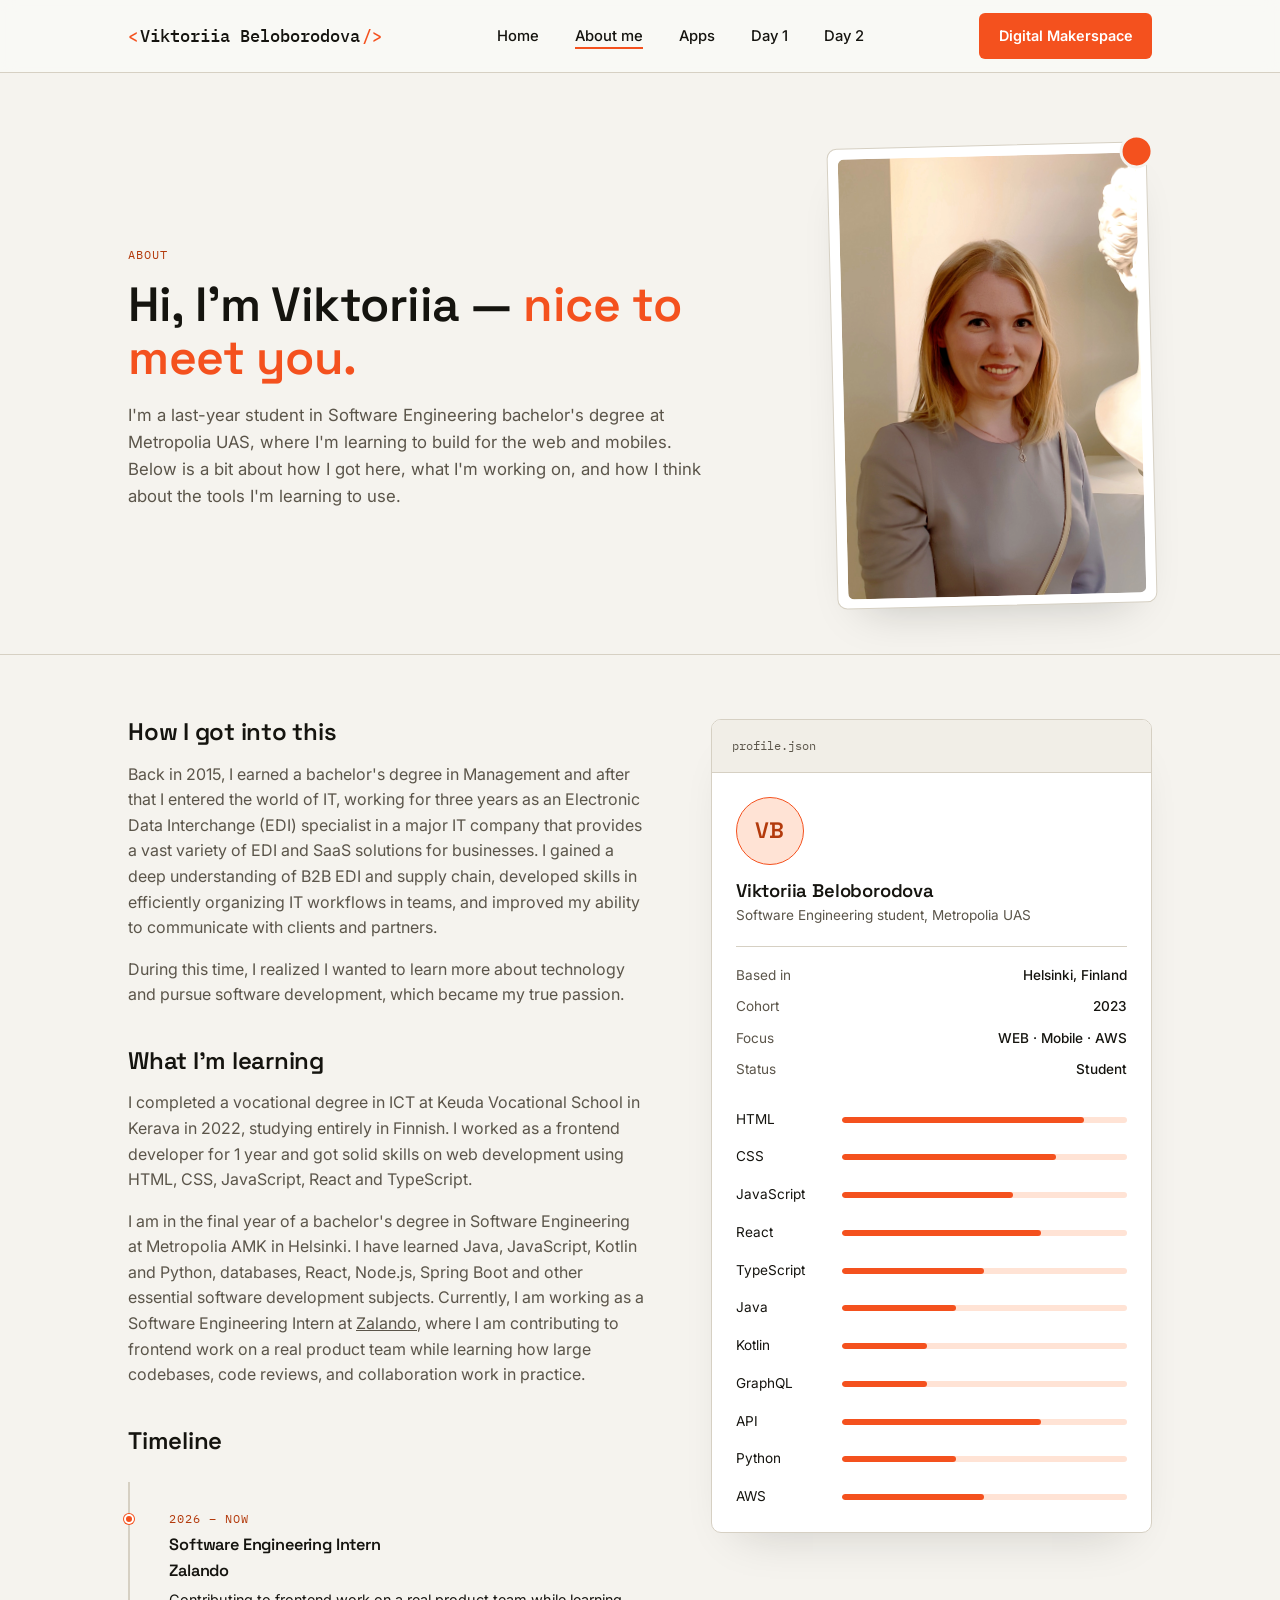
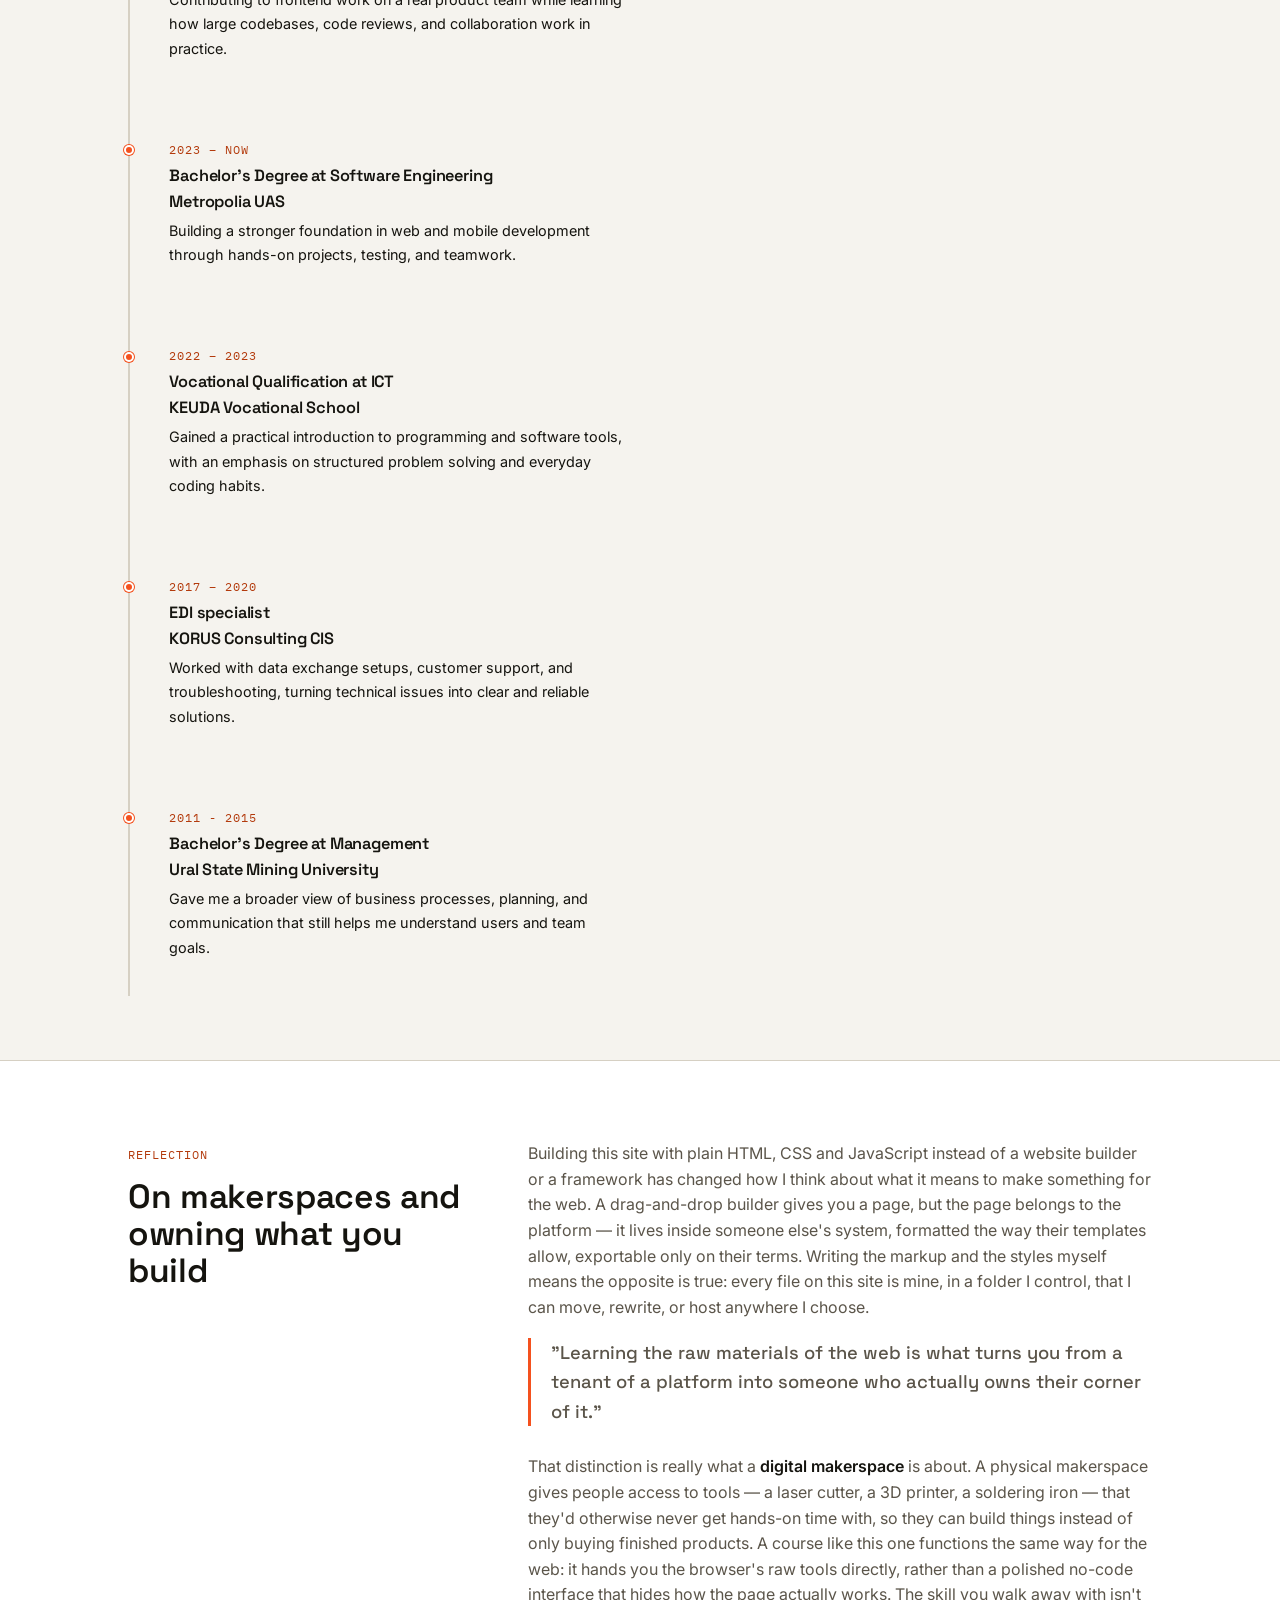
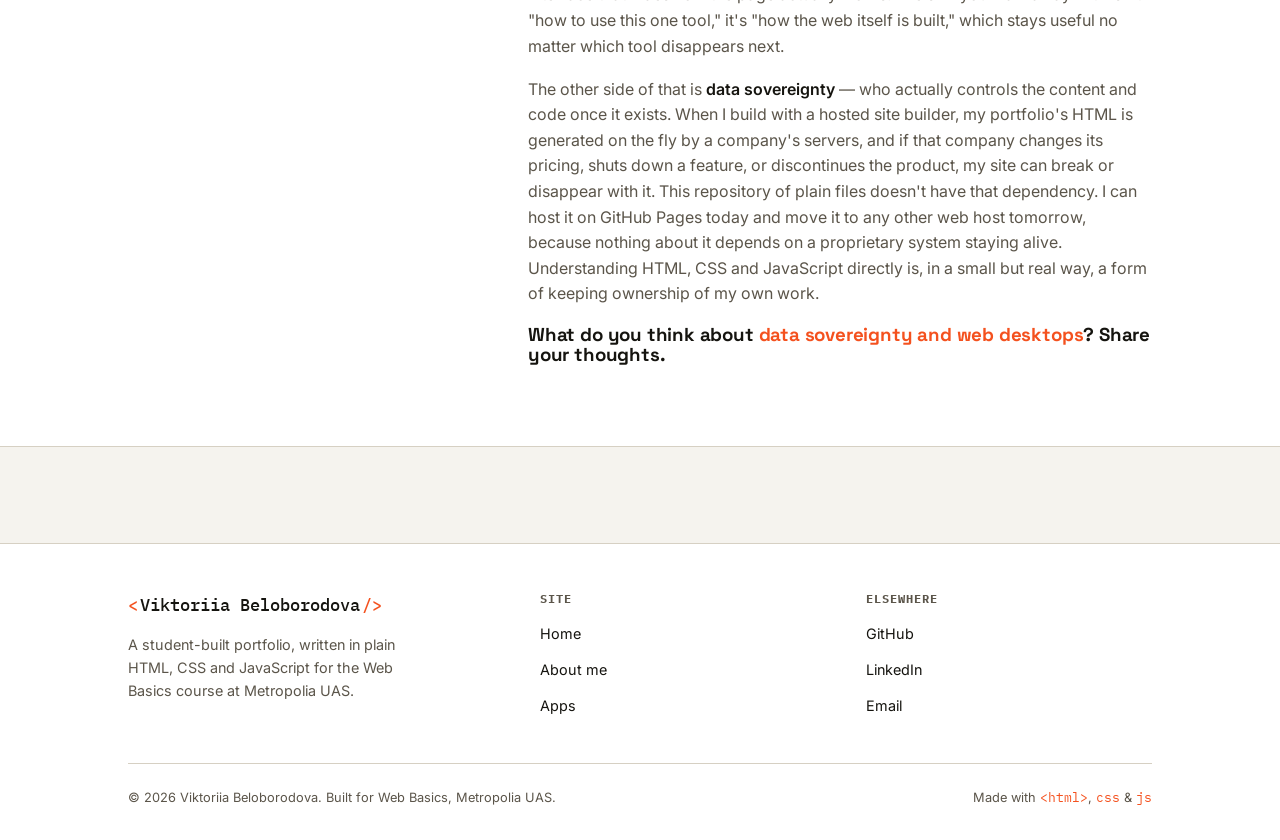
==== commit 8389e85a: "feat: update navigation links to new day pages and add content for Day 1 and Day 2" ====
--- a/about.html
+++ b/about.html
@@ -6,9 +6,9 @@
   <title>About — Viktoriia Beloborodova</title>
   <meta name="description" content="About Viktoriia Beloborodova, a Web Basics student at Metropolia UAS, plus a reflection on digital makerspaces and data sovereignty." />
 
-  <link rel="preconnect" href="https://fonts.googleapis.com">
+   <link rel="preconnect" href="https://fonts.googleapis.com">
   <link rel="preconnect" href="https://fonts.gstatic.com" crossorigin>
-  <link href="https://fonts.googleapis.com/css2?family=Space+Grotesk:wght@500;600;700&family=Inter:wght@400;500;600&family=IBM+Plex+Mono:wght@400;500&display=swap" rel="stylesheet">
+  <link href="https://fonts.googleapis.com/css2?family=Space+Grotesk:wght@300..700&family=Inter:wght@400;500;600&family=IBM+Plex+Mono:wght@400;500&display=swap" rel="stylesheet">
   <link rel="icon" href="assets/favicon.svg" type="image/svg+xml">
   
   <link rel="stylesheet" href="css/reset.css" />
@@ -28,6 +28,8 @@
           <li><a href="index.html" class="main-nav-link">Home</a></li>
           <li><a href="about.html" class="main-nav-link" aria-current="page">About me</a></li>
           <li><a href="apps.html" class="main-nav-link">Apps</a></li>
+          <li><a href="day_1.html" class="main-nav-link">Day 1</a></li>
+          <li><a href="day_2.html" class="main-nav-link">Day 2</a></li>
         </ul>
         <div class="header-actions">
           <a href="https://ccmjs.github.io/digital-makerspace/?view=home&lang=en" class="btn btn-primary" target="_blank" rel="noopener noreferrer">Digital Makerspace</a>
@@ -55,7 +57,7 @@
         </div>
 
         <div class="hero-photo-frame">
-          <img src="../../assets/profile.jpg" alt="Portrait of Viktoriia Beloborodova" width="360" height="440" />
+          <img src="assets/profile.jpg" alt="Portrait of Viktoriia Beloborodova" width="360" height="440" />
         </div>
       </div>
     </section>
@@ -232,6 +234,8 @@
             alive. Understanding HTML, CSS and JavaScript directly is, in a
             small but real way, a form of keeping ownership of my own work.
           </p>
+          <h3>What do you think about <span class="accent">data sovereignty and web desktops</span>? Share your thoughts.</h3>
+          <script src='https://ccmjs.github.io/tkless-components/comment/ccm.comment.min.js'></script><ccm-comment src='["ccm.get",{"name":"dms2-configs","url":"https://ccm2.inf.h-brs.de"},["comment","1786890464122X8395945701170214"]]'></ccm-comment>
         </div>
       </div>
     </section>
--- a/css/styles.css
+++ b/css/styles.css
@@ -233,7 +233,7 @@
   font-weight: 600;
 }
 
-.hero-title .accent {
+.accent {
   color: var(--color-orange);
 }
 
@@ -547,10 +547,6 @@
   max-width: 20ch;
 }
 
-.page-hero .accent {
-  color: var(--color-orange);
-}
-
 .page-hero p {
   margin-top: 1.1rem;
   max-width: 56ch;
@@ -819,7 +815,7 @@
   max-width: 68ch;
 }
 
-.reflection-body p + p {
+.reflection-body p + p, .reflection-body h3 {
   margin-top: 1.1rem;
 }
 
@@ -883,7 +879,7 @@
   margin-top: 0.35rem;
   font-size: 0.85rem;
   color: var(--color-text-muted);
-  max-width: 42ch;
+  max-width: 85%;
 }
 
 .app-tag {
--- a/css/about.css
+++ b/css/about.css
@@ -364,17 +364,3 @@
     width: 100%;
   }
 }
-
-@media (prefers-reduced-motion: reduce) {
-  html {
-    scroll-behavior: auto;
-  }
-
-  *,
-  *::before,
-  *::after {
-    animation-duration: 0.01ms !important;
-    animation-iteration-count: 1 !important;
-    transition-duration: 0.01ms !important;
-  }
-}
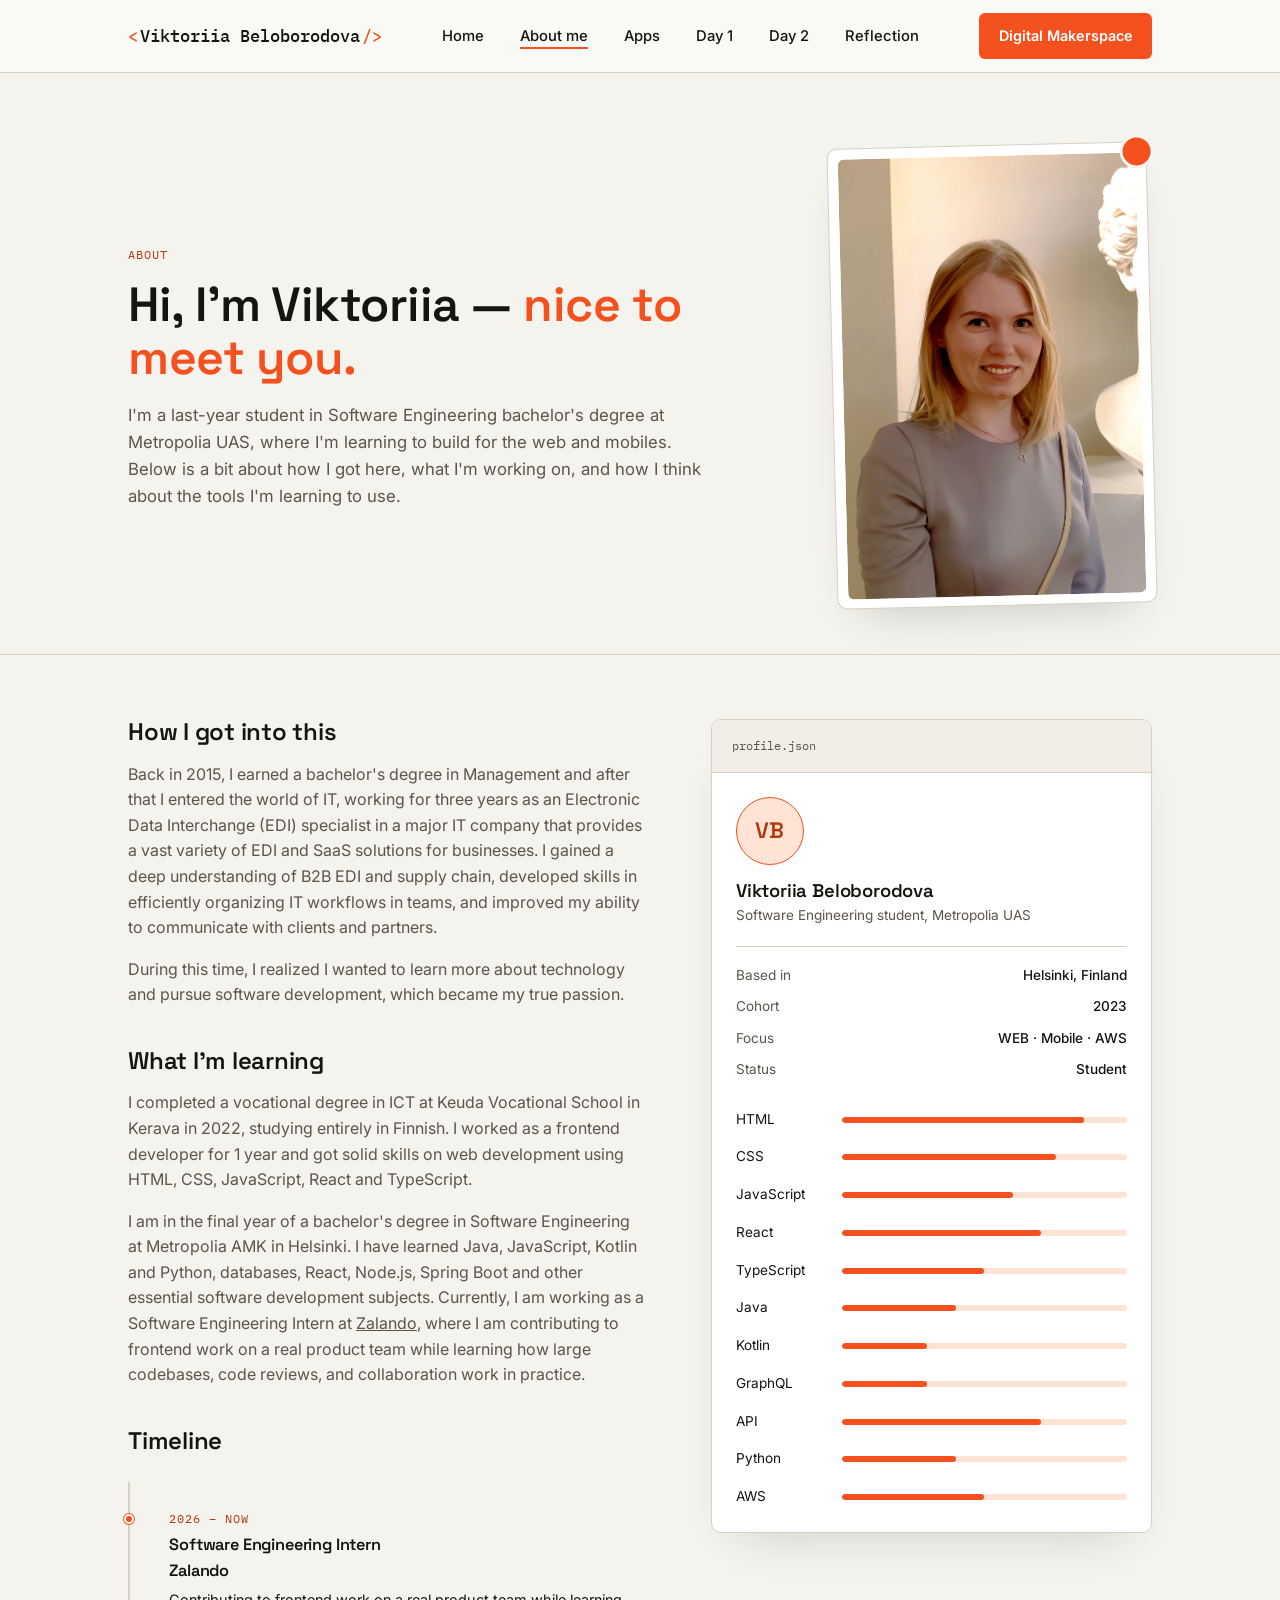
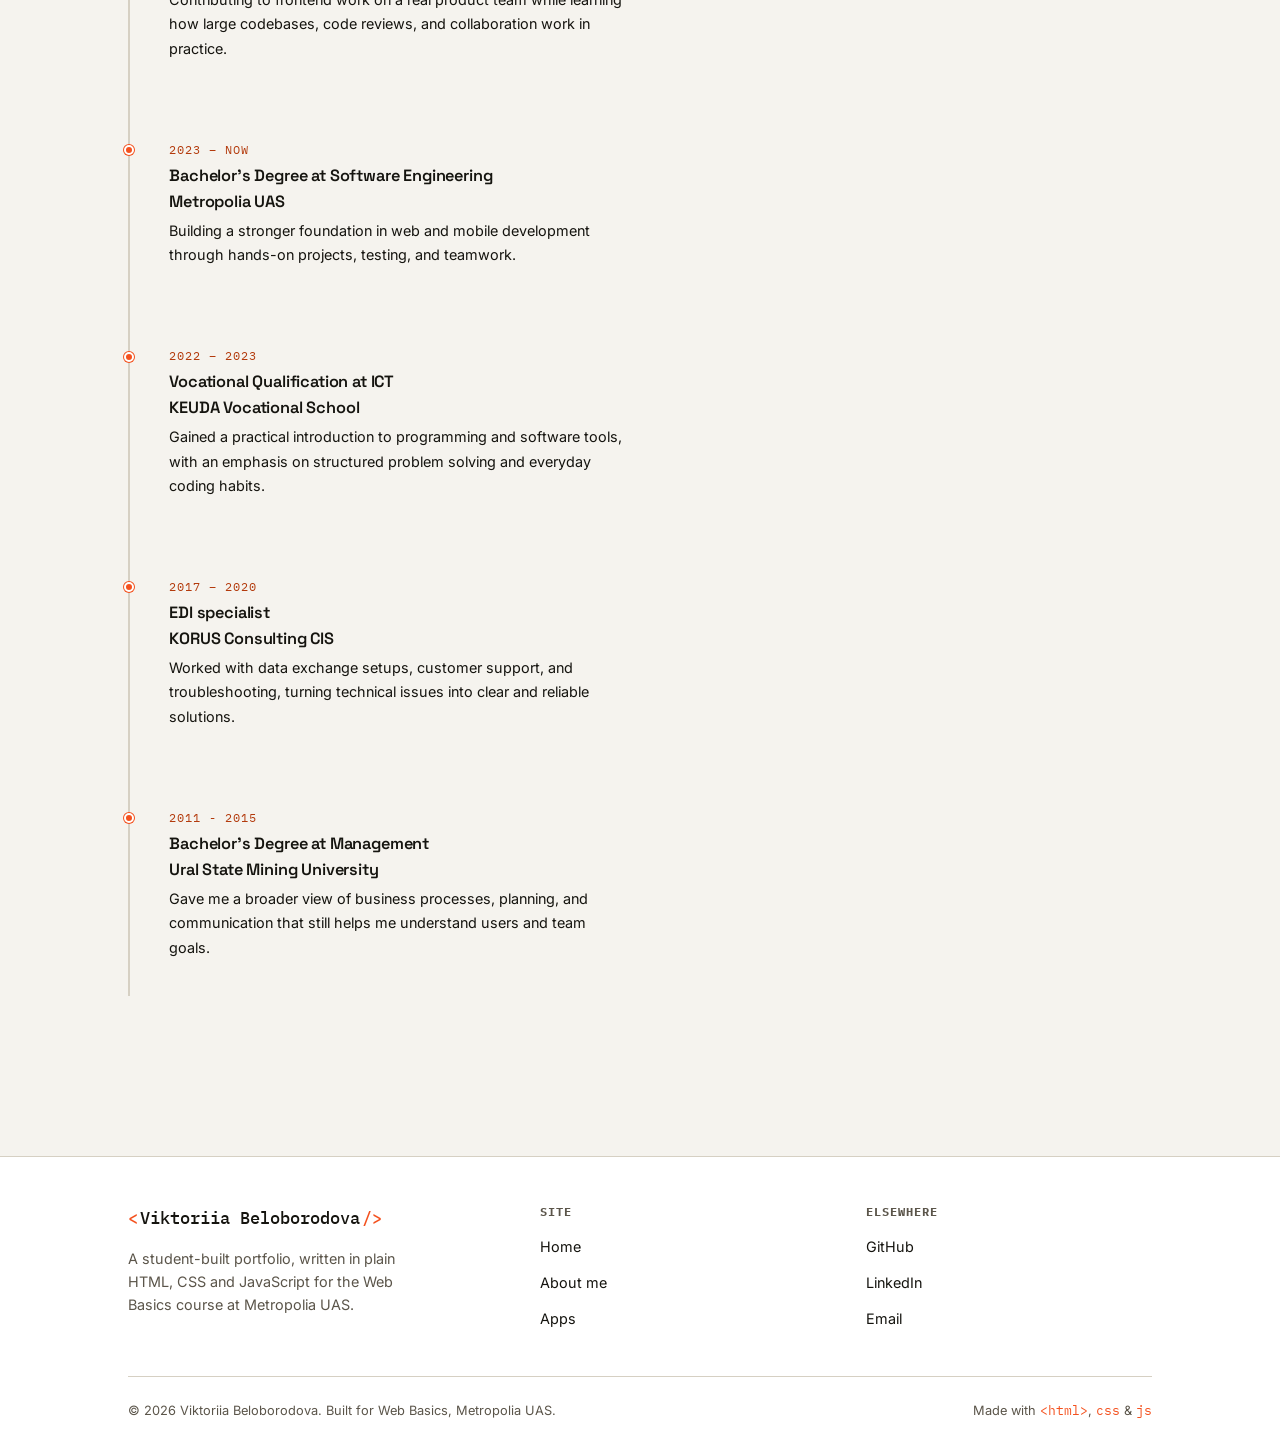
==== commit 7259d2e1: "feat: add Reflection page and update navigation links across all pages" ====
--- a/about.html
+++ b/about.html
@@ -30,6 +30,7 @@
           <li><a href="apps.html" class="main-nav-link">Apps</a></li>
           <li><a href="day_1.html" class="main-nav-link">Day 1</a></li>
           <li><a href="day_2.html" class="main-nav-link">Day 2</a></li>
+          <li><a href="reflection.html" class="main-nav-link">Reflection</a></li>
         </ul>
         <div class="header-actions">
           <a href="https://ccmjs.github.io/digital-makerspace/?view=home&lang=en" class="btn btn-primary" target="_blank" rel="noopener noreferrer">Digital Makerspace</a>
@@ -180,65 +181,6 @@
         </aside>
       </div>
     </section>
-
-    <!-- === REFLECTION === -->
-    <section class="reflection">
-      <div class="wrap">
-        <div class="reflection-heading">
-          <span class="eyebrow">Reflection</span>
-          <h2>On makerspaces and owning what you build</h2>
-        </div>
-
-        <div class="reflection-body">
-          <p>
-            Building this site with plain HTML, CSS and JavaScript instead of
-            a website builder or a framework has changed how I think about
-            what it means to make something for the web. A drag-and-drop
-            builder gives you a page, but the page belongs to the platform —
-            it lives inside someone else's system, formatted the way their
-            templates allow, exportable only on their terms. Writing the
-            markup and the styles myself means the opposite is true: every
-            file on this site is mine, in a folder I control, that I can move,
-            rewrite, or host anywhere I choose.
-          </p>
-
-          <p class="pull-quote">
-            "Learning the raw materials of the web is what turns you from a
-            tenant of a platform into someone who actually owns their corner
-            of it."
-          </p>
-
-          <p>
-            That distinction is really what a <strong>digital makerspace</strong>
-            is about. A physical makerspace gives people access to tools —
-            a laser cutter, a 3D printer, a soldering iron — that they'd
-            otherwise never get hands-on time with, so they can build things
-            instead of only buying finished products. A course like this one
-            functions the same way for the web: it hands you the browser's
-            raw tools directly, rather than a polished no-code interface that
-            hides how the page actually works. The skill you walk away with
-            isn't "how to use this one tool," it's "how the web itself is
-            built," which stays useful no matter which tool disappears next.
-          </p>
-
-          <p>
-            The other side of that is <strong>data sovereignty</strong> —
-            who actually controls the content and code once it exists. When
-            I build with a hosted site builder, my portfolio's HTML is
-            generated on the fly by a company's servers, and if that company
-            changes its pricing, shuts down a feature, or discontinues the
-            product, my site can break or disappear with it. This repository
-            of plain files doesn't have that dependency. I can host it on
-            GitHub Pages today and move it to any other web host tomorrow,
-            because nothing about it depends on a proprietary system staying
-            alive. Understanding HTML, CSS and JavaScript directly is, in a
-            small but real way, a form of keeping ownership of my own work.
-          </p>
-          <h3>What do you think about <span class="accent">data sovereignty and web desktops</span>? Share your thoughts.</h3>
-          <script src='https://ccmjs.github.io/tkless-components/comment/ccm.comment.min.js'></script><ccm-comment src='["ccm.get",{"name":"dms2-configs","url":"https://ccm2.inf.h-brs.de"},["comment","1786890464122X8395945701170214"]]'></ccm-comment>
-        </div>
-      </div>
-    </section>
   </main>
 
   <!-- === FOOTER === -->
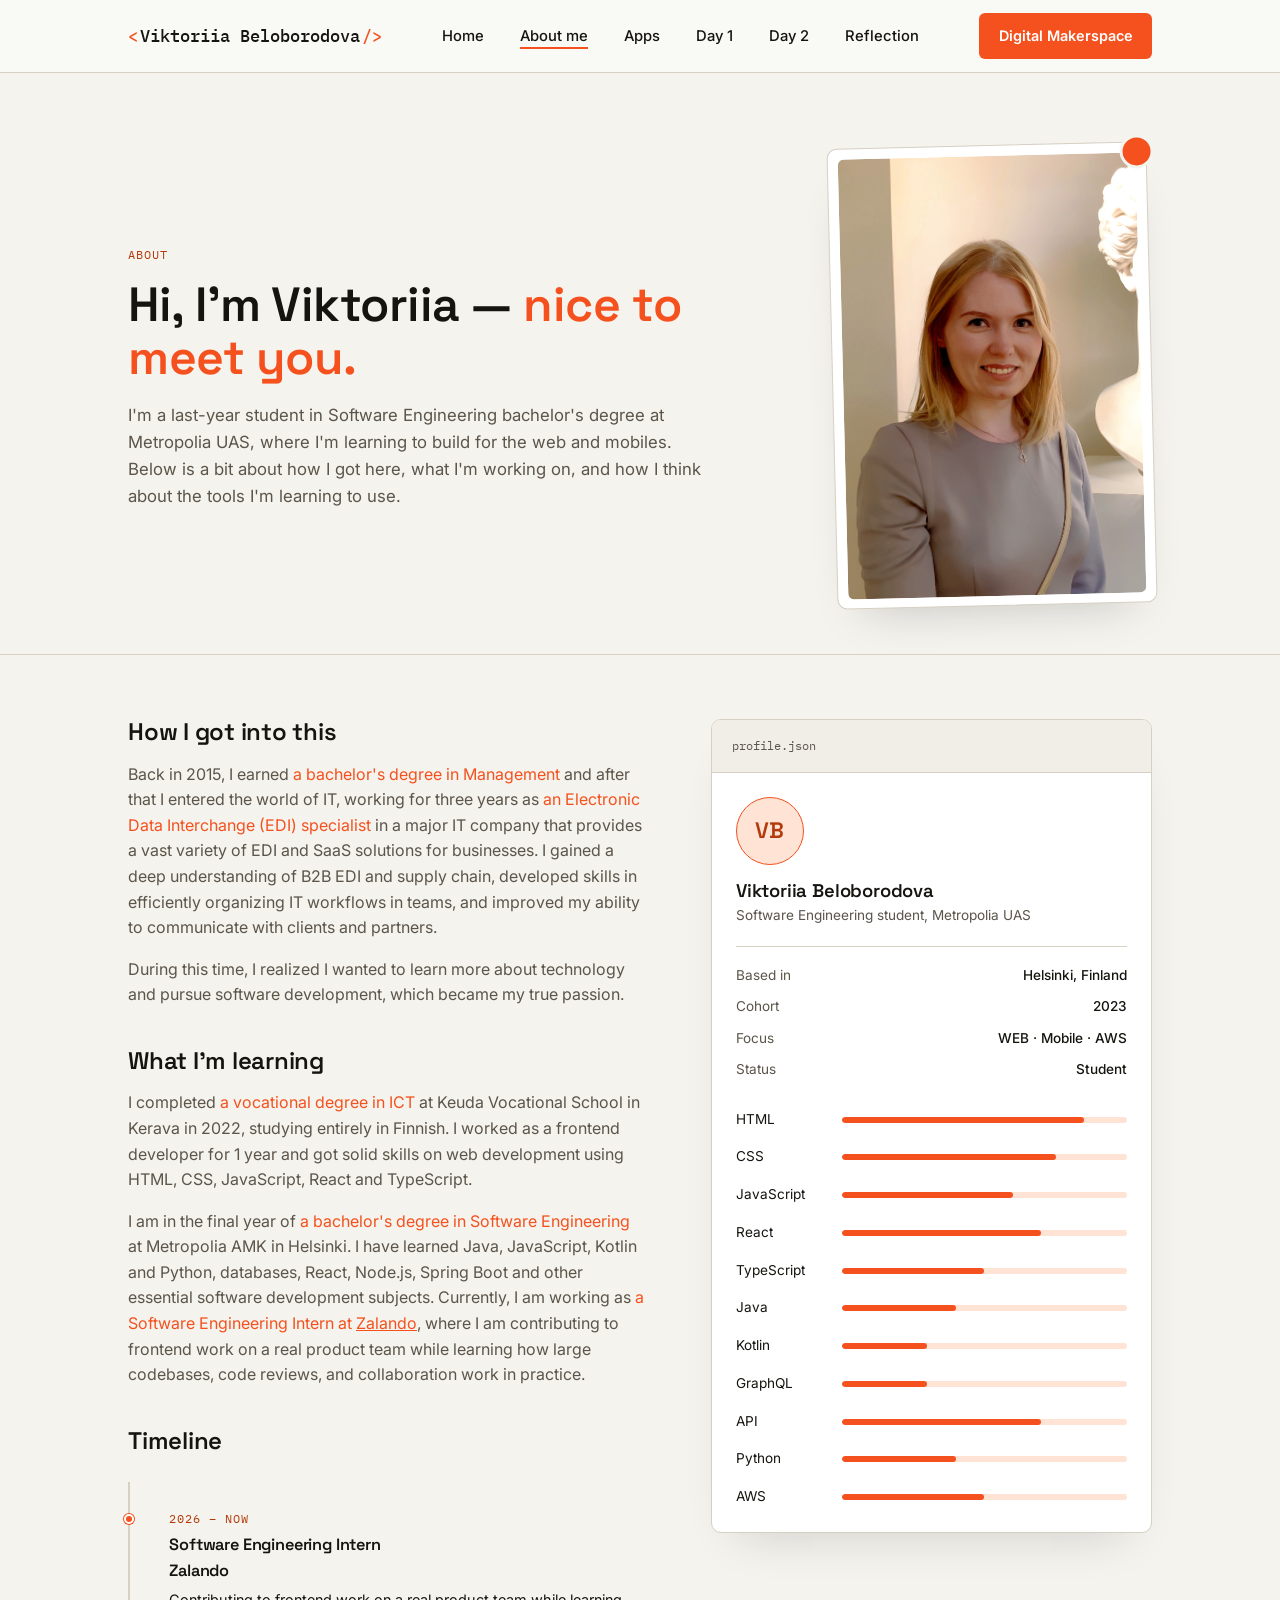
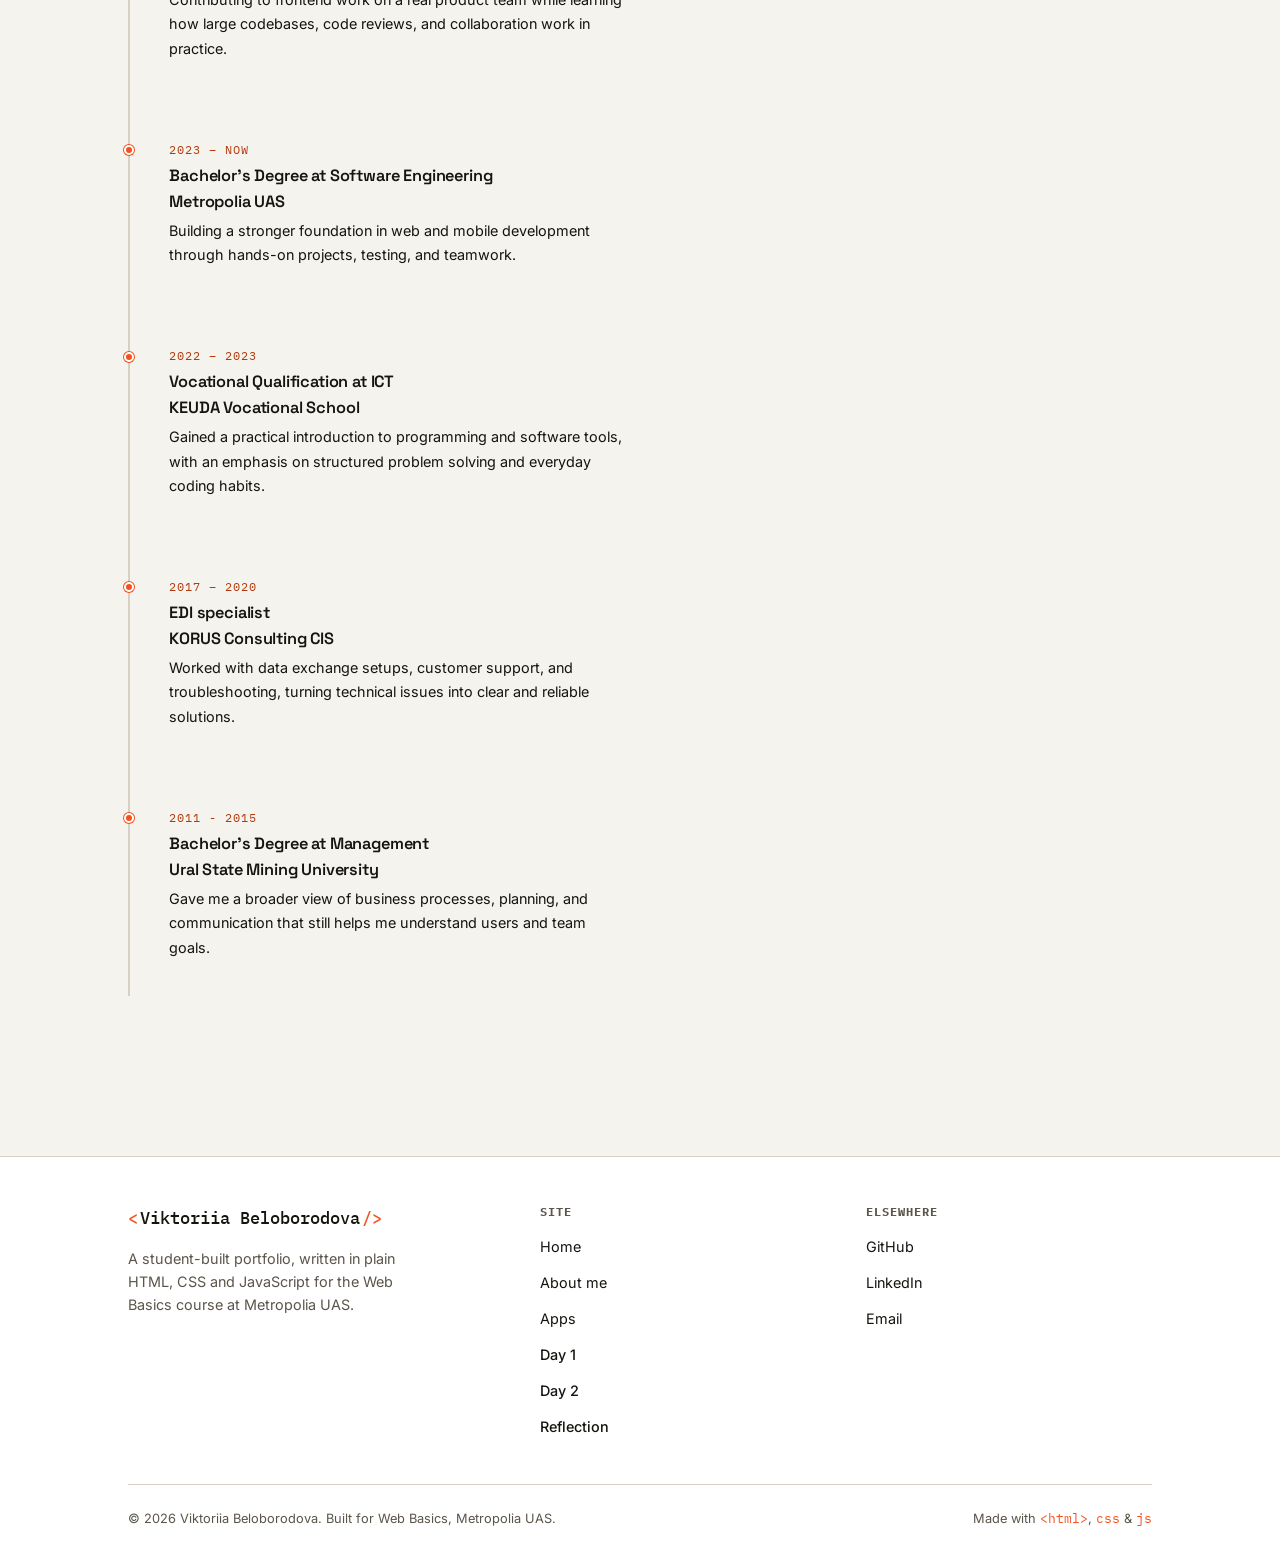
==== commit b2aec550: "feat: enhance About and Index pages with new content and navigation links for Day 1, Day 2, and Refl" ====
--- a/about.html
+++ b/about.html
@@ -69,17 +69,17 @@
         <div class="about-copy">
           <h2>How I got into this</h2>
           <p>
-            Back in 2015, I earned a bachelor's degree in Management and after that I entered the world of IT, working for three years as an Electronic Data Interchange (EDI) specialist in a major IT company that provides a vast variety of EDI and SaaS solutions for businesses. I gained a deep understanding of B2B EDI and supply chain, developed skills in efficiently organizing IT workflows in teams, and improved my ability to communicate with clients and partners.
+            Back in 2015, I earned <span class="accent">a bachelor's degree in Management</span> and after that I entered the world of IT, working for three years as <span class="accent">an Electronic Data Interchange (EDI) specialist</span> in a major IT company that provides a vast variety of EDI and SaaS solutions for businesses. I gained a deep understanding of B2B EDI and supply chain, developed skills in efficiently organizing IT workflows in teams, and improved my ability to communicate with clients and partners.
           </p>
           <p>
             During this time, I realized I wanted to learn more about technology and pursue software development, which became my true passion.
           </p>
 
           <h2>What I'm learning</h2>
-          <p>I completed a vocational degree in ICT at Keuda Vocational School in Kerava in 2022, studying entirely in Finnish. I worked as a frontend developer for 1 year and got solid skills on web development using HTML, CSS, JavaScript, React and TypeScript.</p>
-          <p>
-            I am in the final year of a bachelor's degree in Software Engineering at Metropolia AMK in Helsinki. I have learned Java, JavaScript, Kotlin and Python, databases, React, Node.js, Spring Boot and other essential software development subjects.
-            Currently, I am working as a Software Engineering Intern at <a href="https://www.zalando.fi/" target="_blank" rel="noopener noreferrer">Zalando</a>, where I am contributing to frontend work on a real product team while learning how large codebases, code reviews, and collaboration work in practice.
+          <p>I completed <span class="accent">a vocational degree in ICT</span> at Keuda Vocational School in Kerava in 2022, studying entirely in Finnish. I worked as a frontend developer for 1 year and got solid skills on web development using HTML, CSS, JavaScript, React and TypeScript.</p>
+          <p>
+            I am in the final year of <span class="accent">a bachelor's degree in Software Engineering</span> at Metropolia AMK in Helsinki. I have learned Java, JavaScript, Kotlin and Python, databases, React, Node.js, Spring Boot and other essential software development subjects.
+            Currently, I am working as <span class="accent">a Software Engineering Intern at <a href="https://www.zalando.fi/" target="_blank" rel="noopener noreferrer">Zalando</a></span>, where I am contributing to frontend work on a real product team while learning how large codebases, code reviews, and collaboration work in practice.
           </p>
 
           <h2>Timeline</h2>
@@ -200,6 +200,9 @@
             <li><a href="index.html">Home</a></li>
             <li><a href="about.html">About me</a></li>
             <li><a href="apps.html">Apps</a></li>
+            <li><a href="day_1.html" class="main-nav-link">Day 1</a></li>
+            <li><a href="day_2.html" class="main-nav-link">Day 2</a></li>
+            <li><a href="reflection.html" class="main-nav-link">Reflection</a></li>
           </ul>
         </div>
 
